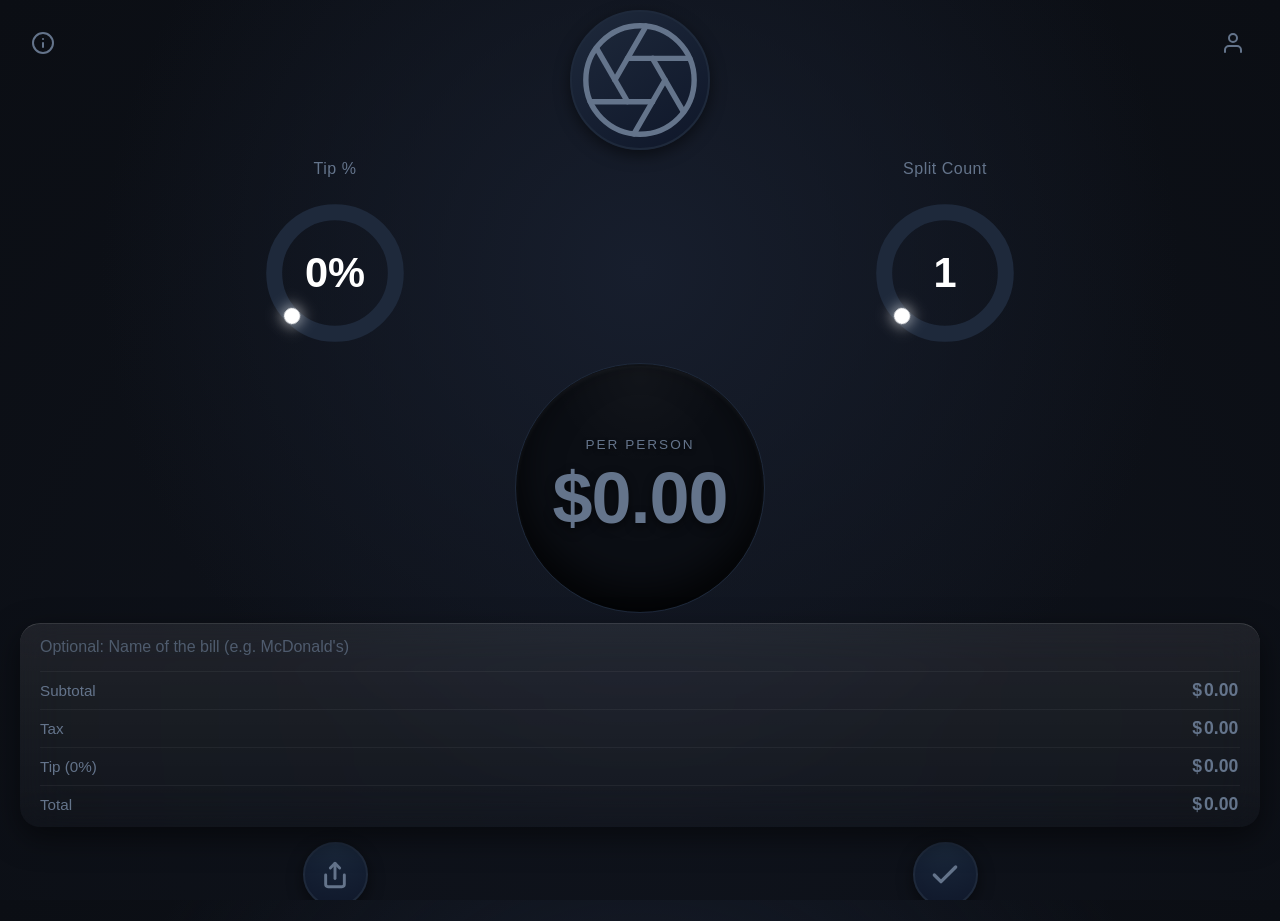
==== index.html @ 4dc848ff "add info. button" ====
<!DOCTYPE html>
<html lang="zh-HK">
<head>
    <meta charset="UTF-8">
    <meta name="viewport" content="width=device-width, initial-scale=1.0, maximum-scale=1.0, user-scalable=no, viewport-fit=cover">
    <meta name="apple-mobile-web-app-capable" content="yes">
    <meta name="apple-mobile-web-app-status-bar-style" content="black-translucent">
    <meta name="apple-mobile-web-app-title" content="BillAPP">
    <link rel="manifest" href="manifest.json">
    <link rel="apple-touch-icon" href="icon.png">
    
    <title>BillAPP - V30.10</title>
    
    <link rel="stylesheet" href="https://cdnjs.cloudflare.com/ajax/libs/cropperjs/1.5.13/cropper.min.css">
    <link rel="stylesheet" href="style.css?v=30.10">
    
    <script src="https://cdn.jsdelivr.net/npm/tesseract.js@5/dist/tesseract.min.js"></script>
    <script src="https://cdnjs.cloudflare.com/ajax/libs/cropperjs/1.5.13/cropper.min.js"></script>
</head>
<body ontouchstart="">
    <input type="file" id="camera-input" accept="image/*" style="display: none;">

    <div class="dashboard-container">
        
        <button class="profile-settings-btn" id="btn-info" style="left: 15px; right: auto; width: 55px; height: 55px; z-index: 9999; display: flex; justify-content: center; align-items: center;">
            <svg viewBox="0 0 24 24" fill="none" stroke="currentColor" stroke-width="2" stroke-linecap="round" stroke-linejoin="round" style="pointer-events: none;">
                <circle cx="12" cy="12" r="10"></circle>
                <line x1="12" y1="16" x2="12" y2="12"></line>
                <line x1="12" y1="8" x2="12.01" y2="8"></line>
            </svg>
        </button>

        <button class="profile-settings-btn" id="btn-settings" style="width: 55px; height: 55px; z-index: 9999;">
            <svg viewBox="0 0 24 24" fill="none" stroke="currentColor" stroke-width="2" stroke-linecap="round" stroke-linejoin="round" style="pointer-events: none;">
                <path d="M20 21v-2a4 4 0 0 0-4-4H8a4 4 0 0 0-4 4v2"></path>
                <circle cx="12" cy="7" r="4"></circle>
            </svg>
        </button>

        <div class="top-section">
            <button id="btn-snap" class="aperture-btn">
                <svg viewBox="0 0 24 24" fill="none" stroke="currentColor" stroke-width="2" stroke-linecap="round" stroke-linejoin="round">
                    <circle cx="12" cy="12" r="10"></circle>
                    <line x1="14.31" y1="8" x2="20.05" y2="17.94"></line>
                    <line x1="9.69" y1="8" x2="21.17" y2="8"></line>
                    <line x1="7.38" y1="12" x2="13.12" y2="2.06"></line>
                    <line x1="9.69" y1="16" x2="3.95" y2="6.06"></line>
                    <line x1="14.31" y1="16" x2="2.83" y2="16"></line>
                    <line x1="16.62" y1="12" x2="10.88" y2="21.94"></line>
                </svg>
            </button>
        </div>

        <div class="dials-row">
            <div class="dial-container">
                <div class="dial-title">Tip %</div>
                <div class="dial-svg-wrapper" id="tip-wrapper">
                    <svg viewBox="0 0 100 100">
                        <circle class="dial-bg" cx="50" cy="50" r="38"></circle>
                        <circle class="dial-progress" id="tip-ring" cx="50" cy="50" r="38"></circle>
                        <circle class="dial-thumb" id="tip-thumb" cx="50" cy="12" r="5"></circle>
                    </svg>
                    <div class="dial-center-text" id="tip-display">0%</div>
                </div>
            </div>

            <div class="dial-container">
                <div class="dial-title">Split Count</div>
                <div class="dial-svg-wrapper" id="split-wrapper">
                    <svg viewBox="0 0 100 100">
                        <circle class="dial-bg" cx="50" cy="50" r="38"></circle>
                        <circle class="dial-progress" id="split-ring" cx="50" cy="50" r="38"></circle>
                        <circle class="dial-thumb" id="split-thumb" cx="50" cy="12" r="5"></circle>
                    </svg>
                    <div class="dial-center-text" id="split-display">1</div>
                </div>
            </div>
        </div>

        <div class="center-result-section">
            <div class="result-orb" id="result-orb">
                <div class="orb-glare"></div>
                <div class="orb-content">
                    <span class="orb-label">PER PERSON</span>
                    <h1 class="orb-amount" id="per-person-amount">$0.00</h1>
                </div>
            </div>
        </div>

        <div class="bottom-controls-row">
            <div class="manual-panel">
                <div class="glass-box">
                    <div class="input-line title-line" style="margin-bottom: 5px;">
                        <input type="text" id="manual-title" placeholder="Optional: Name of the bill (e.g. McDonald's)">
                    </div>
                    <div class="divider"></div>

                    <div class="input-line">
                        <label>Subtotal</label>
                        <div class="input-with-symbol">
                            <span>$</span>
                            <input type="number" id="manual-subtotal" placeholder="0.00" step="0.01">
                        </div>
                    </div>
                    <div class="divider"></div>
                    <div class="input-line">
                        <label id="tax-label">Tax</label>
                        <div class="input-with-symbol">
                            <span>$</span>
                            <input type="number" id="manual-tax" placeholder="0.00" step="0.01">
                        </div>
                    </div>

                    <div class="divider"></div>
                    <div class="input-line">
                        <label id="summary-tip-label">Tip (0%)</label>
                        <div class="input-with-symbol">
                            <span>$</span>
                            <input type="text" id="summary-tip-amount" value="0.00" readonly tabindex="-1" style="pointer-events: none;">
                        </div>
                    </div>
                    <div class="divider"></div>
                    <div class="input-line">
                        <label>Total</label>
                        <div class="input-with-symbol">
                            <span>$</span>
                            <input type="text" id="summary-total-amount" value="0.00" readonly tabindex="-1" style="pointer-events: none;">
                        </div>
                    </div>

                </div>
            </div>

            <div class="actions-panel">
                <div class="action-wrapper">
                    <button class="action-circle-btn share-btn" id="btn-share">
                        <svg width="28" height="28" viewBox="0 0 24 24" fill="none" stroke="currentColor" stroke-width="2.5" stroke-linecap="round" stroke-linejoin="round" style="pointer-events: none;">
                            <path d="M4 12v8a2 2 0 0 0 2 2h12a2 2 0 0 0 2-2v-8"></path>
                            <polyline points="16 6 12 2 8 6"></polyline>
                            <line x1="12" y1="2" x2="12" y2="15"></line>
                        </svg>
                    </button>
                </div>
                
                <div class="action-wrapper">
                    <button class="action-circle-btn done-btn" id="btn-done">
                        <svg width="32" height="32" viewBox="0 0 24 24" fill="none" stroke="currentColor" stroke-width="2.5" stroke-linecap="round" stroke-linejoin="round" style="pointer-events: none;"><polyline points="20 6 9 17 4 12"></polyline></svg>
                    </button>
                </div>
            </div>
        </div>
    </div>

    <div id="info-modal" class="modal-overlay hidden">
        <div class="glass-modal-card">
            <h3 class="modal-title" style="margin-bottom: 20px;">System Diagnostics</h3>
            <div class="modal-content" style="gap: 12px; display: flex; flex-direction: column; width: 100%; text-align: left;">
                <div class="modal-input-glass" style="padding: 12px; background: rgba(0,0,0,0.2);">
                    <span style="color: var(--text-dim); font-size: 0.85rem; display: block;">App Version</span>
                    <span style="font-weight: 600; color: #fff;">V30.10 (Stable)</span>
                </div>
                <div class="modal-input-glass" style="padding: 12px; background: rgba(0,0,0,0.2);">
                    <span style="color: var(--text-dim); font-size: 0.85rem; display: block;">Build Date</span>
                    <span style="font-weight: 500; color: #fff;">2026-06-19</span>
                </div>
                <div class="modal-input-glass" style="padding: 12px; background: rgba(0,0,0,0.2);">
                    <span style="color: var(--text-dim); font-size: 0.85rem; display: block;">Environment</span>
                    <span id="debug-env" style="font-weight: 500; color: #fff;">Detecting...</span>
                </div>
                <div class="modal-input-glass" style="padding: 12px; background: rgba(0,0,0,0.2);">
                    <span style="color: var(--text-dim); font-size: 0.85rem; display: block;">Viewport</span>
                    <span id="debug-screen" style="font-weight: 500; color: #fff;">Detecting...</span>
                </div>
                <div class="modal-input-glass" style="padding: 12px; background: rgba(0,0,0,0.2);">
                    <span style="color: var(--text-dim); font-size: 0.85rem; display: block;">User Agent</span>
                    <span id="debug-ua" style="font-weight: 400; color: var(--text-dim); font-size: 0.75rem; word-break: break-all; line-height: 1.3;">Detecting...</span>
                </div>
            </div>
            <div style="width: 100%; margin-top: 20px;">
                <button class="modal-close-btn" id="btn-info-close" style="width: 100%;">Close Panel</button>
            </div>
        </div>
    </div>

    <div id="settings-modal" class="modal-overlay hidden">
        <div class="glass-modal-card">
            <h3 class="modal-title" style="margin-bottom: 25px;">Setup Profile</h3>
            <div class="modal-content" style="gap: 15px; display: flex; flex-direction: column; width: 100%;">
                <div class="modal-input-glass">
                    <label>Name</label>
                    <input type="text" id="settings-name-input" placeholder="Name">
                </div>
                <div class="modal-input-glass">
                    <label>Venmo ID</label>
                    <input type="text" id="settings-venmo-input" placeholder="Without @">
                </div>
                <div class="modal-input-glass">
                    <label>Zelle</label>
                    <input type="text" id="settings-zelle-input" placeholder="Phone or Email">
                </div>
            </div>
            <div style="display: flex; gap: 10px; width: 100%; margin-top: 20px;">
                <button class="modal-close-btn" id="btn-settings-cancel" style="background: #21242D; color: #fff;">Cancel</button>
                <button class="modal-close-btn" id="btn-settings-save">Save Profile</button>
            </div>
        </div>
    </div>

    <div id="crop-modal" class="modal-overlay hidden">
        <div class="crop-hint">Crop to include items, Subtotal, Tax & Total</div>
        <div class="crop-container">
            <img id="crop-image" src="" alt="Cropper">
        </div>
        <div class="crop-actions">
            <button class="crop-btn cancel" id="btn-crop-cancel">Cancel</button>
            <button class="crop-btn confirm" id="btn-crop-confirm">Analyze</button>
        </div>
    </div>

    <div id="custom-modal" class="modal-overlay hidden">
        <div class="glass-modal-card">
            <h3 class="modal-title" id="modal-title">Notice</h3>
            <div class="modal-content" id="modal-content"></div>
            <button class="modal-close-btn" id="modal-close-btn">OK</button>
        </div>
    </div>

    <script src="app.js?v=30.10"></script>
</body>
</html>
---- style.css ----
:root {
    --bg-main: #0B0E14;
    --accent-blue: #7DD3FC;   
    --accent-glow: rgba(125, 211, 252, 0.4);
    --text-main: #FFFFFF;
    --text-dim: #64748B;
    --panel-base: rgba(30, 41, 59, 0.4);
    --panel-highlight: rgba(255, 255, 255, 0.15);
    --panel-shadow: rgba(0, 0, 0, 0.5);
    --track-color: #1E293B;
}

* {
    box-sizing: border-box;
    margin: 0;
    padding: 0;
    font-family: -apple-system, BlinkMacSystemFont, "SF Pro Display", "Segoe UI", Roboto, Helvetica, sans-serif;
    -webkit-tap-highlight-color: transparent;
    user-select: none;
}

button, input, .dial-svg-wrapper, .action-circle-btn, svg {
    touch-action: manipulation !important;
}

html, body {
    width: 100%;
    height: 100dvh; 
    background-color: var(--bg-main);
    background-image: 
        radial-gradient(circle at 50% 30%, #171E2D 0%, transparent 60%),
        radial-gradient(circle at 50% 80%, #0F131C 0%, var(--bg-main) 100%);
    color: var(--text-main);
    overflow: hidden;
    overscroll-behavior: none; 
}

.dashboard-container {
    width: 100%;
    height: 100%;
    display: flex;
    flex-direction: column;
    justify-content: space-between;
    padding: calc(env(safe-area-inset-top) + 10px) 20px calc(env(safe-area-inset-bottom) + 10px);
}

.profile-settings-btn {
    position: absolute;
    top: calc(env(safe-area-inset-top) + 15px);
    right: 20px;
    background: transparent;
    border: none;
    color: var(--text-dim);
    width: 44px;
    height: 44px;
    display: flex;
    justify-content: center;
    align-items: center;
    cursor: pointer;
    z-index: 100;
    transition: color 0.2s, transform 0.2s;
}

.profile-settings-btn svg {
    width: 24px;
    height: 24px;
}

.profile-settings-btn:active {
    transform: scale(0.9);
    color: var(--accent-blue);
    filter: drop-shadow(0 0 8px var(--accent-glow));
}

.top-section {
    display: flex;
    justify-content: center;
    align-items: center;
    margin-bottom: 10px; 
}

.aperture-btn {
    width: 140px;
    height: 140px;
    border-radius: 50%;
    background: linear-gradient(145deg, #1E293B, #0F172A);
    border: 2px solid var(--track-color);
    color: var(--text-dim);
    display: flex;
    justify-content: center;
    align-items: center;
    cursor: pointer;
    box-shadow: 0 5px 15px rgba(0,0,0,0.5);
    transition: all 0.2s;
}

.aperture-btn svg {
    width: 130px;
    height: 130px;
    stroke-width: 1px;
}

.aperture-btn:active {
    transform: scale(0.95);
    border-color: var(--accent-blue);
    color: var(--accent-blue);
    background: linear-gradient(145deg, #0F172A, #1E293B);
    box-shadow: 0 0 40px var(--accent-glow), inset 0 2px 5px rgba(255,255,255,0.2);
}

.aperture-btn.scanning {
    color: var(--accent-blue);
    border-color: var(--accent-blue);
    animation: pulseScan 1.5s infinite;
}

@keyframes pulseScan {
    0% { box-shadow: 0 0 0 0 var(--accent-glow), inset 0 4px 10px rgba(255,255,255,0.2); }
    70% { box-shadow: 0 0 0 20px rgba(125, 211, 252, 0), inset 0 4px 10px rgba(255,255,255,0.2); }
    100% { box-shadow: 0 0 0 0 rgba(125, 211, 252, 0), inset 0 4px 10px rgba(255,255,255,0.2); }
}

.dials-row {
    display: flex;
    justify-content: space-around;
    align-items: flex-start;
    padding: 0 10px;
    margin-bottom: 10px;
}

.dial-container {
    display: flex;
    flex-direction: column;
    align-items: center;
    width: 190px;
}

.dial-title {
    font-size: 1rem;
    color: var(--text-dim);
    margin-bottom: 15px;
    letter-spacing: 0.5px;
}

.dial-svg-wrapper {
    position: relative;
    width: 160px;
    height: 160px;
    display: flex;
    justify-content: center;
    align-items: center;
    touch-action: none;
    cursor: grab;
}

.dial-svg-wrapper:active {
    cursor: grabbing;
}

.dial-svg-wrapper svg {
    position: absolute;
    top: 0;
    left: 0;
    width: 100%;
    height: 100%;
    transform: rotate(135deg);
    overflow: visible;
    pointer-events: none;
}

.dial-bg {
    fill: none;
    stroke: var(--track-color);
    stroke-width: 10;
}

.dial-progress {
    fill: none;
    stroke: var(--accent-blue);
    stroke-width: 10;
    stroke-linecap: round;
    transition: stroke-dashoffset 0.05s linear;
    filter: drop-shadow(0 0 10px var(--accent-glow));
}

.dial-thumb {
    fill: #FFF;
    filter: drop-shadow(0 0 5px #FFF);
    transition: cx 0.05s linear, cy 0.05s linear;
}

.dial-center-text {
    font-size: 2.6rem;
    font-weight: 700;
    color: var(--text-main);
    z-index: 2;
    pointer-events: none;
}

.center-result-section {
    position: relative;
    display: flex;
    justify-content: center;
    align-items: center;
    width: 100%;
    margin-bottom: 10px;
}

.result-orb {
    width: 250px;
    height: 250px;
    border-radius: 50%;
    background: radial-gradient(circle at 50% 100%, #151A24 0%, #080A0F 100%);
    border: 1px solid rgba(125, 211, 252, 0.2);
    display: flex;
    justify-content: center;
    align-items: center;
    position: relative;
    overflow: hidden;
    box-shadow: 0 0 40px rgba(125, 211, 252, 0.15), inset 0 2px 5px rgba(255, 255, 255, 0.2), inset 0 -20px 40px rgba(0, 0, 0, 0.9);
    transition: all 0.3s;
}

.orb-glare {
    position: absolute;
    top: 1%;
    left: 15%;
    width: 70%;
    height: 40%;
    border-radius: 50%;
    background: radial-gradient(ellipse at 50% 10%, rgba(255,255,255,0.3) 0%, transparent 70%);
    pointer-events: none;
}

.result-orb.inactive {
    border: 1px solid var(--track-color);
    background: var(--bg-main);
    box-shadow: inset 0 2px 5px rgba(255,255,255,0.05), inset 0 -20px 40px rgba(0,0,0,0.8);
}

.result-orb.inactive .orb-glare {
    opacity: 0.1;
}

.result-orb.inactive .orb-amount {
    color: var(--text-dim);
}

.orb-content {
    display: flex;
    flex-direction: column;
    align-items: center;
    z-index: 2;
    width: 100%;
}

.orb-label {
    font-size: 0.85rem;
    color: var(--text-dim);
    letter-spacing: 2px;
    margin-bottom: 5px;
    text-shadow: 0 2px 4px rgba(0,0,0,0.5);
}

.orb-amount {
    font-size: 4.5rem;
    font-weight: 700;
    color: var(--text-main);
    letter-spacing: -1px;
    text-shadow: 0 4px 10px rgba(0,0,0,0.5);
    transition: font-size 0.2s ease-out;
}

.bottom-controls-row {
    display: flex;
    flex-direction: column;
    align-items: center;
    width: 100%;
    gap: 15px;
}

.manual-panel {
    width: 100%;
    display: flex;
    flex-direction: column;
}

.glass-box {
    background: linear-gradient(180deg, rgba(255,255,255,0.08) 0%, rgba(255,255,255,0.02) 100%);
    border: 1px solid var(--panel-border);
    border-top: 1px solid var(--panel-highlight);
    border-radius: 20px;
    padding: 12px 20px;
    display: flex;
    flex-direction: column;
    gap: 8px;
    backdrop-filter: blur(20px);
    -webkit-backdrop-filter: blur(20px);
    box-shadow: 0 10px 30px var(--panel-shadow);
}

.input-line {
    display: flex;
    justify-content: space-between;
    align-items: center;
}

.input-line label {
    color: var(--text-dim);
    font-size: 0.95rem;
    transition: color 0.3s;
}

.input-with-symbol {
    display: flex;
    align-items: center;
    justify-content: flex-end;
    gap: 2px;
}

.input-with-symbol span {
    color: var(--text-dim);
    font-size: 1.1rem;
    font-weight: 600;
}

#manual-title {
    width: 100%;
    background: transparent;
    border: none;
    color: var(--text-main);
    font-size: 1rem;
    font-weight: 500;
    text-align: left;
    outline: none;
    padding: 2px 0;
}

#manual-title::placeholder {
    color: var(--text-dim);
    font-weight: 400;
    opacity: 0.7;
}

.input-with-symbol input {
    background: transparent;
    border: none;
    color: var(--text-dim);
    font-size: 1.1rem;
    font-weight: 600;
    text-align: left;
    outline: none;
    font-variant-numeric: tabular-nums;
    width: 45px;
    transition: width 0.1s ease-out;
}

.input-with-symbol input::placeholder {
    color: var(--text-dim);
    opacity: 1;
}

.input-with-symbol input[type=number]::-webkit-inner-spin-button, 
.input-with-symbol input[type=number]::-webkit-outer-spin-button {
    -webkit-appearance: none;
    margin: 0;
}

.divider {
    height: 1px;
    background: rgba(255,255,255,0.05);
    width: 100%;
}

.actions-panel {
    display: flex;
    flex-direction: row;
    justify-content: space-around;
    width: 100%;
    padding: 0 10px;
}

.action-wrapper {
    width: 190px;
    display: flex;
    justify-content: center;
    align-items: center;
}

.action-circle-btn {
    width: 65px;
    height: 65px;
    border-radius: 50%;
    display: flex;
    flex-direction: column;
    align-items: center;
    justify-content: center;
    cursor: pointer;
    color: var(--text-dim);
    transition: all 0.2s;
    background: radial-gradient(circle at 50% 0%, #1A283B 0%, #0F172A 100%);
    border: 2px solid var(--track-color);
    box-shadow: 0 5px 15px rgba(0,0,0,0.5);
}

.action-circle-btn:active {
    transform: scale(0.9);
    border-color: var(--accent-blue);
    box-shadow: 0 0 20px var(--accent-glow), inset 0 2px 5px rgba(255,255,255,0.2);
    color: var(--accent-blue);
}

.modal-overlay {
    position: fixed;
    top: 0;
    left: 0;
    width: 100vw;
    height: 100dvh;
    background: rgba(0, 0, 0, 0.85);
    backdrop-filter: blur(10px);
    display: flex;
    justify-content: center;
    align-items: center;
    z-index: 9999;
    transition: opacity 0.3s;
}

.modal-overlay.hidden {
    display: none;
    opacity: 0;
    pointer-events: none;
}

.glass-modal-card {
    background: linear-gradient(180deg, #1E293B 0%, #0F172A 100%);
    border: 1px solid rgba(255,255,255,0.1);
    border-top: 1px solid rgba(255,255,255,0.2);
    box-shadow: 0 20px 50px rgba(0,0,0,0.8);
    width: 85%;
    max-width: 340px;
    border-radius: 35px;
    padding: 35px 25px;
    display: flex;
    flex-direction: column;
    align-items: center;
    text-align: center;
    animation: popIn 0.3s cubic-bezier(0.175, 0.885, 0.32, 1.275);
}

@keyframes popIn {
    0% { transform: scale(0.9); opacity: 0; }
    100% { transform: scale(1); opacity: 1; }
}

.modal-input-glass {
    background: rgba(0,0,0,0.3);
    border: 1px solid rgba(255,255,255,0.05);
    border-radius: 15px;
    padding: 15px 20px;
    display: flex;
    justify-content: space-between;
    align-items: center;
    width: 100%;
}

.modal-input-glass label {
    color: var(--text-dim);
    font-size: 0.9rem;
}

.modal-input-glass input {
    background: transparent;
    border: none;
    color: var(--text-main);
    font-size: 1.1rem;
    text-align: right;
    width: 60%;
    outline: none;
}

.modal-input-glass input::placeholder {
    color: var(--text-dim);
    opacity: 1;
}

.modal-close-btn {
    width: 100%;
    padding: 18px;
    border-radius: 20px;
    border: none;
    background: #E5E7EB;
    color: #000;
    font-weight: 700;
    font-size: 1.1rem;
    cursor: pointer;
}

.modal-content div[style*="background: #f4f7fb"] {
    background: #0A0C10 !important;
    border: 1px solid #2A2E38 !important;
    border-radius: 12px;
}

.crop-container {
    width: 100%;
    height: calc(100dvh - 100px);
    background: #000;
    display: flex;
    align-items: center;
}

#crop-image {
    max-width: 100%;
    max-height: 100%;
}

.crop-actions {
    position: absolute;
    bottom: 0;
    width: 100%;
    height: 100px;
    background: #0F172A;
    display: flex;
    justify-content: space-around;
    align-items: center;
    padding-bottom: env(safe-area-inset-bottom);
    border-top: 1px solid #1E293B;
}

.crop-btn {
    padding: 15px 35px;
    border-radius: 25px;
    font-weight: bold;
    border: none;
    font-size: 1.1rem;
    cursor: pointer;
}

.crop-btn.cancel {
    background: #1E293B;
    color: #fff;
}

.crop-btn.confirm {
    background: #E5E7EB;
    color: #000;
}

.crop-hint {
    position: absolute;
    top: calc(env(safe-area-inset-top) + 20px);
    left: 50%;
    transform: translateX(-50%);
    background: rgba(15, 23, 42, 0.7);
    backdrop-filter: blur(10px);
    -webkit-backdrop-filter: blur(10px);
    padding: 10px 20px;
    border-radius: 20px;
    color: #FFFFFF;
    font-size: 1rem;
    font-weight: 600;
    z-index: 10;
    pointer-events: none;
    border: 1px solid rgba(255,255,255,0.1);
    box-shadow: 0 4px 10px rgba(0,0,0,0.5);
    letter-spacing: 0.5px;
}
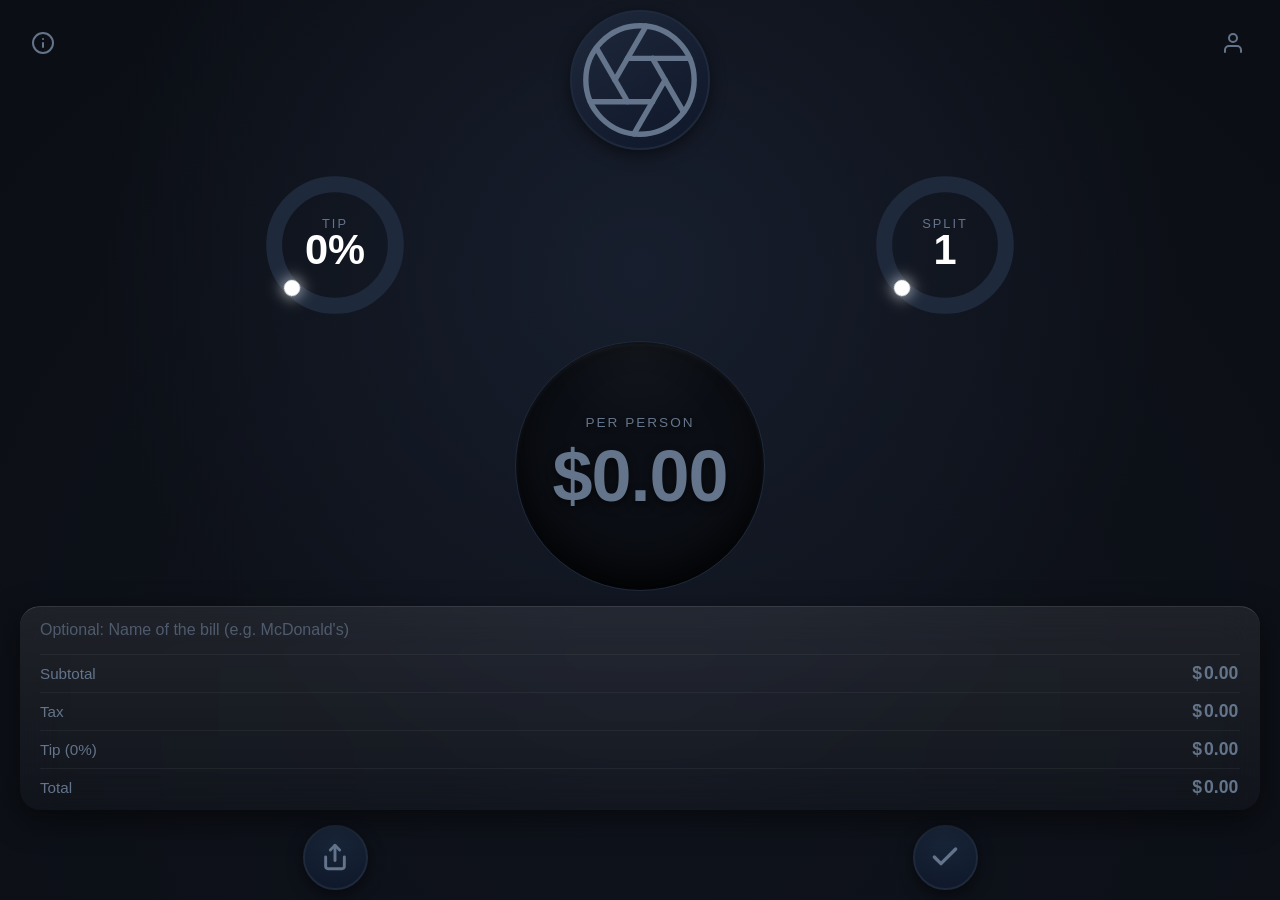
==== commit 37a50a23: "UI Fix.  put tip and split inside the circle 將標題放埋入去圓環入面，唔單止完美解決咗 iPhone 底部唔夠位俾兩個掣嘅問題（即刻慳返大約 35px 嘅垂" ====
--- a/index.html
+++ b/index.html
@@ -9,10 +9,10 @@
     <link rel="manifest" href="manifest.json">
     <link rel="apple-touch-icon" href="icon.png">
     
-    <title>BillAPP - V30.10</title>
+    <title>BillAPP - V30.11</title>
     
     <link rel="stylesheet" href="https://cdnjs.cloudflare.com/ajax/libs/cropperjs/1.5.13/cropper.min.css">
-    <link rel="stylesheet" href="style.css?v=30.10">
+    <link rel="stylesheet" href="style.css?v=30.11">
     
     <script src="https://cdn.jsdelivr.net/npm/tesseract.js@5/dist/tesseract.min.js"></script>
     <script src="https://cdnjs.cloudflare.com/ajax/libs/cropperjs/1.5.13/cropper.min.js"></script>
@@ -53,26 +53,30 @@
 
         <div class="dials-row">
             <div class="dial-container">
-                <div class="dial-title">Tip %</div>
                 <div class="dial-svg-wrapper" id="tip-wrapper">
                     <svg viewBox="0 0 100 100">
                         <circle class="dial-bg" cx="50" cy="50" r="38"></circle>
                         <circle class="dial-progress" id="tip-ring" cx="50" cy="50" r="38"></circle>
                         <circle class="dial-thumb" id="tip-thumb" cx="50" cy="12" r="5"></circle>
                     </svg>
-                    <div class="dial-center-text" id="tip-display">0%</div>
+                    <div class="dial-inner-content">
+                        <span class="dial-inner-label">TIP</span>
+                        <div class="dial-center-text" id="tip-display">0%</div>
+                    </div>
                 </div>
             </div>
 
             <div class="dial-container">
-                <div class="dial-title">Split Count</div>
                 <div class="dial-svg-wrapper" id="split-wrapper">
                     <svg viewBox="0 0 100 100">
                         <circle class="dial-bg" cx="50" cy="50" r="38"></circle>
                         <circle class="dial-progress" id="split-ring" cx="50" cy="50" r="38"></circle>
                         <circle class="dial-thumb" id="split-thumb" cx="50" cy="12" r="5"></circle>
                     </svg>
-                    <div class="dial-center-text" id="split-display">1</div>
+                    <div class="dial-inner-content">
+                        <span class="dial-inner-label">SPLIT</span>
+                        <div class="dial-center-text" id="split-display">1</div>
+                    </div>
                 </div>
             </div>
         </div>
@@ -157,7 +161,7 @@
             <div class="modal-content" style="gap: 12px; display: flex; flex-direction: column; width: 100%; text-align: left;">
                 <div class="modal-input-glass" style="padding: 12px; background: rgba(0,0,0,0.2);">
                     <span style="color: var(--text-dim); font-size: 0.85rem; display: block;">App Version</span>
-                    <span style="font-weight: 600; color: #fff;">V30.10 (Stable)</span>
+                    <span style="font-weight: 600; color: #fff;">V30.11 (Stable)</span>
                 </div>
                 <div class="modal-input-glass" style="padding: 12px; background: rgba(0,0,0,0.2);">
                     <span style="color: var(--text-dim); font-size: 0.85rem; display: block;">Build Date</span>
@@ -225,6 +229,6 @@
         </div>
     </div>
 
-    <script src="app.js?v=30.10"></script>
+    <script src="app.js?v=30.11"></script>
 </body>
 </html>
--- a/style.css
+++ b/style.css
@@ -24,8 +24,10 @@
 }
 
 html, body {
-    width: 100%;
-    height: 100dvh; 
+    position: fixed;
+    top: 0; left: 0; right: 0; bottom: 0;
+    width: 100%;
+    height: 100%; 
     background-color: var(--bg-main);
     background-image: 
         radial-gradient(circle at 50% 30%, #171E2D 0%, transparent 60%),
@@ -36,8 +38,8 @@
 }
 
 .dashboard-container {
-    width: 100%;
-    height: 100%;
+    position: absolute;
+    top: 0; left: 0; right: 0; bottom: 0;
     display: flex;
     flex-direction: column;
     justify-content: space-between;
@@ -133,13 +135,6 @@
     flex-direction: column;
     align-items: center;
     width: 190px;
-}
-
-.dial-title {
-    font-size: 1rem;
-    color: var(--text-dim);
-    margin-bottom: 15px;
-    letter-spacing: 0.5px;
 }
 
 .dial-svg-wrapper {
@@ -189,12 +184,29 @@
     transition: cx 0.05s linear, cy 0.05s linear;
 }
 
+/* 🌟 V30.11 NEW: Inner container for label and number */
+.dial-inner-content {
+    position: absolute;
+    display: flex;
+    flex-direction: column;
+    align-items: center;
+    justify-content: center;
+    z-index: 2;
+    pointer-events: none;
+}
+
+.dial-inner-label {
+    font-size: 0.8rem;
+    color: var(--text-dim);
+    letter-spacing: 2px;
+    margin-bottom: -5px; 
+    text-transform: uppercase;
+}
+
 .dial-center-text {
     font-size: 2.6rem;
     font-weight: 700;
     color: var(--text-main);
-    z-index: 2;
-    pointer-events: none;
 }
 
 .center-result-section {
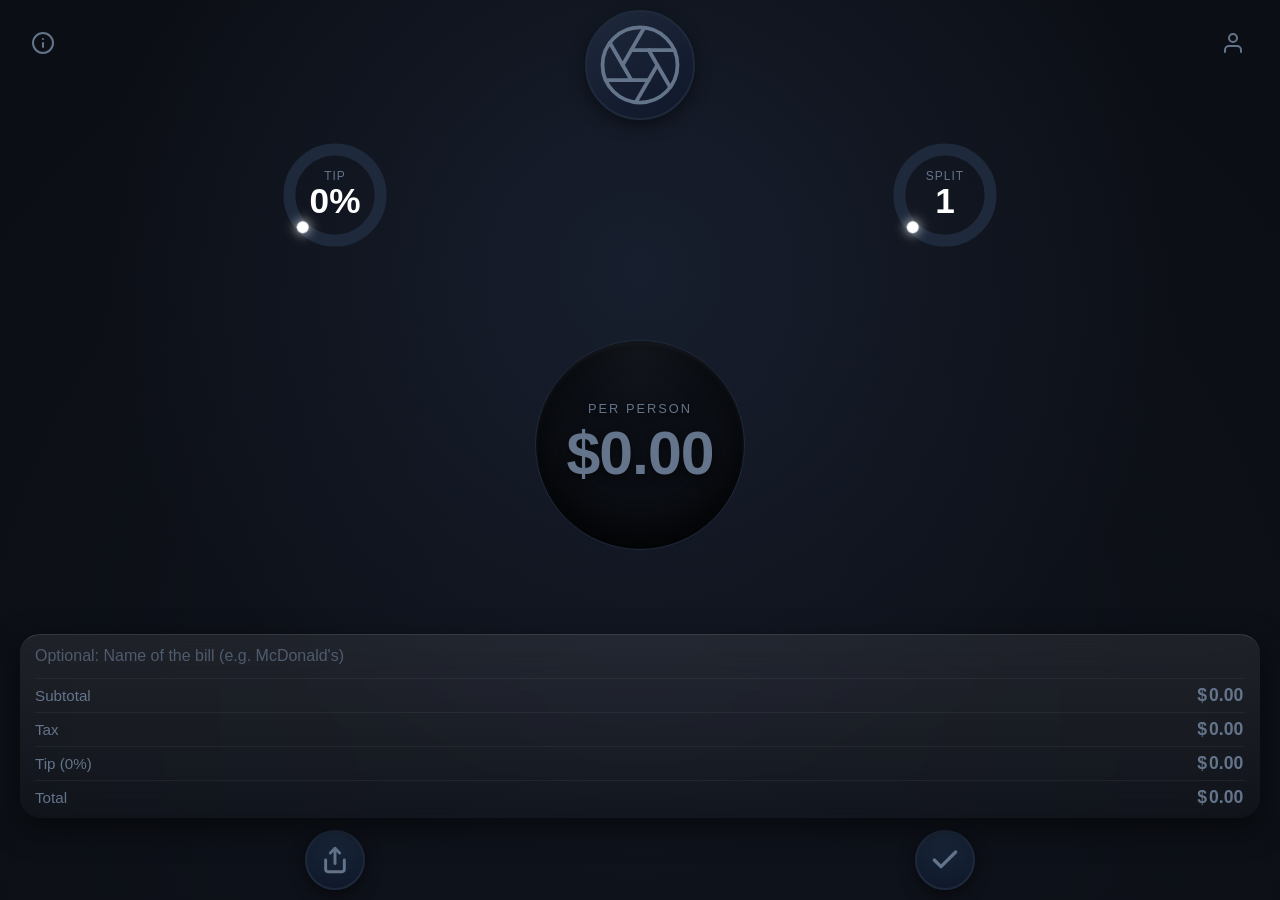
==== commit 55bf30e9: "try fix." ====
--- a/index.html
+++ b/index.html
@@ -9,10 +9,10 @@
     <link rel="manifest" href="manifest.json">
     <link rel="apple-touch-icon" href="icon.png">
     
-    <title>BillAPP - V30.11</title>
+    <title>BillAPP - UI Optimized</title>
     
     <link rel="stylesheet" href="https://cdnjs.cloudflare.com/ajax/libs/cropperjs/1.5.13/cropper.min.css">
-    <link rel="stylesheet" href="style.css?v=30.11">
+    <link rel="stylesheet" href="style.css?v=30.12">
     
     <script src="https://cdn.jsdelivr.net/npm/tesseract.js@5/dist/tesseract.min.js"></script>
     <script src="https://cdnjs.cloudflare.com/ajax/libs/cropperjs/1.5.13/cropper.min.js"></script>
@@ -161,7 +161,7 @@
             <div class="modal-content" style="gap: 12px; display: flex; flex-direction: column; width: 100%; text-align: left;">
                 <div class="modal-input-glass" style="padding: 12px; background: rgba(0,0,0,0.2);">
                     <span style="color: var(--text-dim); font-size: 0.85rem; display: block;">App Version</span>
-                    <span style="font-weight: 600; color: #fff;">V30.11 (Stable)</span>
+                    <span style="font-weight: 600; color: #fff;">V30.12 (Scale Fix)</span>
                 </div>
                 <div class="modal-input-glass" style="padding: 12px; background: rgba(0,0,0,0.2);">
                     <span style="color: var(--text-dim); font-size: 0.85rem; display: block;">Build Date</span>
@@ -229,6 +229,6 @@
         </div>
     </div>
 
-    <script src="app.js?v=30.11"></script>
+    <script src="app.js?v=30.12"></script>
 </body>
 </html>
--- a/style.css
+++ b/style.css
@@ -37,12 +37,12 @@
     overscroll-behavior: none; 
 }
 
+/* 🌟 FIX: 取消 space-between，改由內部 flex: 1 撐開空間 */
 .dashboard-container {
     position: absolute;
     top: 0; left: 0; right: 0; bottom: 0;
     display: flex;
     flex-direction: column;
-    justify-content: space-between;
     padding: calc(env(safe-area-inset-top) + 10px) 20px calc(env(safe-area-inset-bottom) + 10px);
 }
 
@@ -63,27 +63,20 @@
     transition: color 0.2s, transform 0.2s;
 }
 
-.profile-settings-btn svg {
-    width: 24px;
-    height: 24px;
-}
-
-.profile-settings-btn:active {
-    transform: scale(0.9);
-    color: var(--accent-blue);
-    filter: drop-shadow(0 0 8px var(--accent-glow));
-}
+.profile-settings-btn svg { width: 24px; height: 24px; }
+.profile-settings-btn:active { transform: scale(0.9); color: var(--accent-blue); filter: drop-shadow(0 0 8px var(--accent-glow)); }
 
 .top-section {
     display: flex;
     justify-content: center;
     align-items: center;
-    margin-bottom: 10px; 
-}
-
+    margin-bottom: 15px; 
+}
+
+/* 🌟 FIX: 縮小大眼仔 (140px -> 110px) 釋放空間 */
 .aperture-btn {
-    width: 140px;
-    height: 140px;
+    width: 110px;
+    height: 110px;
     border-radius: 50%;
     background: linear-gradient(145deg, #1E293B, #0F172A);
     border: 2px solid var(--track-color);
@@ -97,130 +90,66 @@
 }
 
 .aperture-btn svg {
-    width: 130px;
-    height: 130px;
+    width: 90px;
+    height: 90px;
     stroke-width: 1px;
 }
 
-.aperture-btn:active {
-    transform: scale(0.95);
-    border-color: var(--accent-blue);
-    color: var(--accent-blue);
-    background: linear-gradient(145deg, #0F172A, #1E293B);
-    box-shadow: 0 0 40px var(--accent-glow), inset 0 2px 5px rgba(255,255,255,0.2);
-}
-
-.aperture-btn.scanning {
-    color: var(--accent-blue);
-    border-color: var(--accent-blue);
-    animation: pulseScan 1.5s infinite;
-}
-
-@keyframes pulseScan {
-    0% { box-shadow: 0 0 0 0 var(--accent-glow), inset 0 4px 10px rgba(255,255,255,0.2); }
-    70% { box-shadow: 0 0 0 20px rgba(125, 211, 252, 0), inset 0 4px 10px rgba(255,255,255,0.2); }
-    100% { box-shadow: 0 0 0 0 rgba(125, 211, 252, 0), inset 0 4px 10px rgba(255,255,255,0.2); }
-}
+.aperture-btn:active { transform: scale(0.95); border-color: var(--accent-blue); color: var(--accent-blue); background: linear-gradient(145deg, #0F172A, #1E293B); box-shadow: 0 0 40px var(--accent-glow), inset 0 2px 5px rgba(255,255,255,0.2); }
+.aperture-btn.scanning { color: var(--accent-blue); border-color: var(--accent-blue); animation: pulseScan 1.5s infinite; }
+@keyframes pulseScan { 0% { box-shadow: 0 0 0 0 var(--accent-glow), inset 0 4px 10px rgba(255,255,255,0.2); } 70% { box-shadow: 0 0 0 20px rgba(125, 211, 252, 0), inset 0 4px 10px rgba(255,255,255,0.2); } 100% { box-shadow: 0 0 0 0 rgba(125, 211, 252, 0), inset 0 4px 10px rgba(255,255,255,0.2); } }
 
 .dials-row {
     display: flex;
     justify-content: space-around;
     align-items: flex-start;
     padding: 0 10px;
-    margin-bottom: 10px;
+    margin-bottom: 0; /* 🌟 空間由 center-result-section 負責推開 */
 }
 
 .dial-container {
     display: flex;
     flex-direction: column;
     align-items: center;
-    width: 190px;
-}
-
+    width: 150px;
+}
+
+/* 🌟 FIX: 縮小圓環 (160px -> 120px) 釋放空間 */
 .dial-svg-wrapper {
     position: relative;
-    width: 160px;
-    height: 160px;
+    width: 120px;
+    height: 120px;
     display: flex;
     justify-content: center;
     align-items: center;
     touch-action: none;
     cursor: grab;
 }
-
-.dial-svg-wrapper:active {
-    cursor: grabbing;
-}
-
-.dial-svg-wrapper svg {
-    position: absolute;
-    top: 0;
-    left: 0;
+.dial-svg-wrapper:active { cursor: grabbing; }
+
+.dial-svg-wrapper svg { position: absolute; top: 0; left: 0; width: 100%; height: 100%; transform: rotate(135deg); overflow: visible; pointer-events: none; }
+.dial-bg { fill: none; stroke: var(--track-color); stroke-width: 10; }
+.dial-progress { fill: none; stroke: var(--accent-blue); stroke-width: 10; stroke-linecap: round; transition: stroke-dashoffset 0.05s linear; filter: drop-shadow(0 0 10px var(--accent-glow)); }
+.dial-thumb { fill: #FFF; filter: drop-shadow(0 0 5px #FFF); transition: cx 0.05s linear, cy 0.05s linear; }
+
+.dial-inner-content { position: absolute; display: flex; flex-direction: column; align-items: center; justify-content: center; z-index: 2; pointer-events: none; }
+.dial-inner-label { font-size: 0.75rem; color: var(--text-dim); letter-spacing: 1px; margin-bottom: -2px; text-transform: uppercase; }
+.dial-center-text { font-size: 2.2rem; font-weight: 700; color: var(--text-main); }
+
+/* 🌟 FIX 核心: flex: 1 會令佢自動食盡中間所有高度。配合 justify-content: center，上下間距會完美對稱！ */
+.center-result-section {
+    flex: 1; 
+    display: flex;
+    flex-direction: column;
+    justify-content: center; /* 完美垂直置中 */
+    align-items: center;
     width: 100%;
-    height: 100%;
-    transform: rotate(135deg);
-    overflow: visible;
-    pointer-events: none;
-}
-
-.dial-bg {
-    fill: none;
-    stroke: var(--track-color);
-    stroke-width: 10;
-}
-
-.dial-progress {
-    fill: none;
-    stroke: var(--accent-blue);
-    stroke-width: 10;
-    stroke-linecap: round;
-    transition: stroke-dashoffset 0.05s linear;
-    filter: drop-shadow(0 0 10px var(--accent-glow));
-}
-
-.dial-thumb {
-    fill: #FFF;
-    filter: drop-shadow(0 0 5px #FFF);
-    transition: cx 0.05s linear, cy 0.05s linear;
-}
-
-/* 🌟 V30.11 NEW: Inner container for label and number */
-.dial-inner-content {
-    position: absolute;
-    display: flex;
-    flex-direction: column;
-    align-items: center;
-    justify-content: center;
-    z-index: 2;
-    pointer-events: none;
-}
-
-.dial-inner-label {
-    font-size: 0.8rem;
-    color: var(--text-dim);
-    letter-spacing: 2px;
-    margin-bottom: -5px; 
-    text-transform: uppercase;
-}
-
-.dial-center-text {
-    font-size: 2.6rem;
-    font-weight: 700;
-    color: var(--text-main);
-}
-
-.center-result-section {
-    position: relative;
-    display: flex;
-    justify-content: center;
-    align-items: center;
-    width: 100%;
-    margin-bottom: 10px;
-}
-
+}
+
+/* 🌟 FIX: 縮小大黑洞 (250px -> 210px) 釋放空間 */
 .result-orb {
-    width: 250px;
-    height: 250px;
+    width: 210px;
+    height: 210px;
     border-radius: 50%;
     background: radial-gradient(circle at 50% 100%, #151A24 0%, #080A0F 100%);
     border: 1px solid rgba(125, 211, 252, 0.2);
@@ -233,347 +162,69 @@
     transition: all 0.3s;
 }
 
-.orb-glare {
-    position: absolute;
-    top: 1%;
-    left: 15%;
-    width: 70%;
-    height: 40%;
-    border-radius: 50%;
-    background: radial-gradient(ellipse at 50% 10%, rgba(255,255,255,0.3) 0%, transparent 70%);
-    pointer-events: none;
-}
-
-.result-orb.inactive {
-    border: 1px solid var(--track-color);
-    background: var(--bg-main);
-    box-shadow: inset 0 2px 5px rgba(255,255,255,0.05), inset 0 -20px 40px rgba(0,0,0,0.8);
-}
-
-.result-orb.inactive .orb-glare {
-    opacity: 0.1;
-}
-
-.result-orb.inactive .orb-amount {
-    color: var(--text-dim);
-}
-
-.orb-content {
-    display: flex;
-    flex-direction: column;
-    align-items: center;
-    z-index: 2;
+.orb-glare { position: absolute; top: 1%; left: 15%; width: 70%; height: 40%; border-radius: 50%; background: radial-gradient(ellipse at 50% 10%, rgba(255,255,255,0.3) 0%, transparent 70%); pointer-events: none; }
+.result-orb.inactive { border: 1px solid var(--track-color); background: var(--bg-main); box-shadow: inset 0 2px 5px rgba(255,255,255,0.05), inset 0 -20px 40px rgba(0,0,0,0.8); }
+.result-orb.inactive .orb-glare { opacity: 0.1; }
+.result-orb.inactive .orb-amount { color: var(--text-dim); }
+
+.orb-content { display: flex; flex-direction: column; align-items: center; z-index: 2; width: 100%;}
+.orb-label { font-size: 0.8rem; color: var(--text-dim); letter-spacing: 2px; margin-bottom: 2px; text-shadow: 0 2px 4px rgba(0,0,0,0.5); }
+.orb-amount { font-size: 3.8rem; font-weight: 700; color: var(--text-main); letter-spacing: -1px; text-shadow: 0 4px 10px rgba(0,0,0,0.5); transition: font-size 0.2s ease-out; }
+
+.bottom-controls-row {
+    display: flex;
+    flex-direction: column;
+    align-items: center;
     width: 100%;
-}
-
-.orb-label {
-    font-size: 0.85rem;
-    color: var(--text-dim);
-    letter-spacing: 2px;
-    margin-bottom: 5px;
-    text-shadow: 0 2px 4px rgba(0,0,0,0.5);
-}
-
-.orb-amount {
-    font-size: 4.5rem;
-    font-weight: 700;
-    color: var(--text-main);
-    letter-spacing: -1px;
-    text-shadow: 0 4px 10px rgba(0,0,0,0.5);
-    transition: font-size 0.2s ease-out;
-}
-
-.bottom-controls-row {
-    display: flex;
-    flex-direction: column;
-    align-items: center;
-    width: 100%;
-    gap: 15px;
-}
-
-.manual-panel {
-    width: 100%;
-    display: flex;
-    flex-direction: column;
-}
-
+    gap: 12px;
+}
+
+.manual-panel { width: 100%; display: flex; flex-direction: column; }
+
+/* 🌟 FIX: 收緊 Glass Box 內裡 Padding */
 .glass-box {
     background: linear-gradient(180deg, rgba(255,255,255,0.08) 0%, rgba(255,255,255,0.02) 100%);
-    border: 1px solid var(--panel-border);
-    border-top: 1px solid var(--panel-highlight);
+    border: 1px solid var(--panel-border); border-top: 1px solid var(--panel-highlight);
     border-radius: 20px;
-    padding: 12px 20px;
-    display: flex;
-    flex-direction: column;
-    gap: 8px;
-    backdrop-filter: blur(20px);
-    -webkit-backdrop-filter: blur(20px);
+    padding: 10px 15px;
+    display: flex; flex-direction: column; gap: 6px;
+    backdrop-filter: blur(20px); -webkit-backdrop-filter: blur(20px);
     box-shadow: 0 10px 30px var(--panel-shadow);
 }
 
-.input-line {
-    display: flex;
-    justify-content: space-between;
-    align-items: center;
-}
-
-.input-line label {
-    color: var(--text-dim);
-    font-size: 0.95rem;
-    transition: color 0.3s;
-}
-
-.input-with-symbol {
-    display: flex;
-    align-items: center;
-    justify-content: flex-end;
-    gap: 2px;
-}
-
-.input-with-symbol span {
-    color: var(--text-dim);
-    font-size: 1.1rem;
-    font-weight: 600;
-}
-
-#manual-title {
-    width: 100%;
-    background: transparent;
-    border: none;
-    color: var(--text-main);
-    font-size: 1rem;
-    font-weight: 500;
-    text-align: left;
-    outline: none;
-    padding: 2px 0;
-}
-
-#manual-title::placeholder {
-    color: var(--text-dim);
-    font-weight: 400;
-    opacity: 0.7;
-}
-
-.input-with-symbol input {
-    background: transparent;
-    border: none;
-    color: var(--text-dim);
-    font-size: 1.1rem;
-    font-weight: 600;
-    text-align: left;
-    outline: none;
-    font-variant-numeric: tabular-nums;
-    width: 45px;
-    transition: width 0.1s ease-out;
-}
-
-.input-with-symbol input::placeholder {
-    color: var(--text-dim);
-    opacity: 1;
-}
-
-.input-with-symbol input[type=number]::-webkit-inner-spin-button, 
-.input-with-symbol input[type=number]::-webkit-outer-spin-button {
-    -webkit-appearance: none;
-    margin: 0;
-}
-
-.divider {
-    height: 1px;
-    background: rgba(255,255,255,0.05);
-    width: 100%;
-}
-
-.actions-panel {
-    display: flex;
-    flex-direction: row;
-    justify-content: space-around;
-    width: 100%;
-    padding: 0 10px;
-}
-
-.action-wrapper {
-    width: 190px;
-    display: flex;
-    justify-content: center;
-    align-items: center;
-}
-
-.action-circle-btn {
-    width: 65px;
-    height: 65px;
-    border-radius: 50%;
-    display: flex;
-    flex-direction: column;
-    align-items: center;
-    justify-content: center;
-    cursor: pointer;
-    color: var(--text-dim);
-    transition: all 0.2s;
-    background: radial-gradient(circle at 50% 0%, #1A283B 0%, #0F172A 100%);
-    border: 2px solid var(--track-color);
-    box-shadow: 0 5px 15px rgba(0,0,0,0.5);
-}
-
-.action-circle-btn:active {
-    transform: scale(0.9);
-    border-color: var(--accent-blue);
-    box-shadow: 0 0 20px var(--accent-glow), inset 0 2px 5px rgba(255,255,255,0.2);
-    color: var(--accent-blue);
-}
-
-.modal-overlay {
-    position: fixed;
-    top: 0;
-    left: 0;
-    width: 100vw;
-    height: 100dvh;
-    background: rgba(0, 0, 0, 0.85);
-    backdrop-filter: blur(10px);
-    display: flex;
-    justify-content: center;
-    align-items: center;
-    z-index: 9999;
-    transition: opacity 0.3s;
-}
-
-.modal-overlay.hidden {
-    display: none;
-    opacity: 0;
-    pointer-events: none;
-}
-
-.glass-modal-card {
-    background: linear-gradient(180deg, #1E293B 0%, #0F172A 100%);
-    border: 1px solid rgba(255,255,255,0.1);
-    border-top: 1px solid rgba(255,255,255,0.2);
-    box-shadow: 0 20px 50px rgba(0,0,0,0.8);
-    width: 85%;
-    max-width: 340px;
-    border-radius: 35px;
-    padding: 35px 25px;
-    display: flex;
-    flex-direction: column;
-    align-items: center;
-    text-align: center;
-    animation: popIn 0.3s cubic-bezier(0.175, 0.885, 0.32, 1.275);
-}
-
-@keyframes popIn {
-    0% { transform: scale(0.9); opacity: 0; }
-    100% { transform: scale(1); opacity: 1; }
-}
-
-.modal-input-glass {
-    background: rgba(0,0,0,0.3);
-    border: 1px solid rgba(255,255,255,0.05);
-    border-radius: 15px;
-    padding: 15px 20px;
-    display: flex;
-    justify-content: space-between;
-    align-items: center;
-    width: 100%;
-}
-
-.modal-input-glass label {
-    color: var(--text-dim);
-    font-size: 0.9rem;
-}
-
-.modal-input-glass input {
-    background: transparent;
-    border: none;
-    color: var(--text-main);
-    font-size: 1.1rem;
-    text-align: right;
-    width: 60%;
-    outline: none;
-}
-
-.modal-input-glass input::placeholder {
-    color: var(--text-dim);
-    opacity: 1;
-}
-
-.modal-close-btn {
-    width: 100%;
-    padding: 18px;
-    border-radius: 20px;
-    border: none;
-    background: #E5E7EB;
-    color: #000;
-    font-weight: 700;
-    font-size: 1.1rem;
-    cursor: pointer;
-}
-
-.modal-content div[style*="background: #f4f7fb"] {
-    background: #0A0C10 !important;
-    border: 1px solid #2A2E38 !important;
-    border-radius: 12px;
-}
-
-.crop-container {
-    width: 100%;
-    height: calc(100dvh - 100px);
-    background: #000;
-    display: flex;
-    align-items: center;
-}
-
-#crop-image {
-    max-width: 100%;
-    max-height: 100%;
-}
-
-.crop-actions {
-    position: absolute;
-    bottom: 0;
-    width: 100%;
-    height: 100px;
-    background: #0F172A;
-    display: flex;
-    justify-content: space-around;
-    align-items: center;
-    padding-bottom: env(safe-area-inset-bottom);
-    border-top: 1px solid #1E293B;
-}
-
-.crop-btn {
-    padding: 15px 35px;
-    border-radius: 25px;
-    font-weight: bold;
-    border: none;
-    font-size: 1.1rem;
-    cursor: pointer;
-}
-
-.crop-btn.cancel {
-    background: #1E293B;
-    color: #fff;
-}
-
-.crop-btn.confirm {
-    background: #E5E7EB;
-    color: #000;
-}
-
-.crop-hint {
-    position: absolute;
-    top: calc(env(safe-area-inset-top) + 20px);
-    left: 50%;
-    transform: translateX(-50%);
-    background: rgba(15, 23, 42, 0.7);
-    backdrop-filter: blur(10px);
-    -webkit-backdrop-filter: blur(10px);
-    padding: 10px 20px;
-    border-radius: 20px;
-    color: #FFFFFF;
-    font-size: 1rem;
-    font-weight: 600;
-    z-index: 10;
-    pointer-events: none;
-    border: 1px solid rgba(255,255,255,0.1);
-    box-shadow: 0 4px 10px rgba(0,0,0,0.5);
-    letter-spacing: 0.5px;
-}+.input-line { display: flex; justify-content: space-between; align-items: center; }
+.input-line label { color: var(--text-dim); font-size: 0.95rem; transition: color 0.3s; }
+.input-with-symbol { display: flex; align-items: center; justify-content: flex-end; gap: 2px; }
+.input-with-symbol span { color: var(--text-dim); font-size: 1.1rem; font-weight: 600; }
+
+#manual-title { width: 100%; background: transparent; border: none; color: var(--text-main); font-size: 1rem; font-weight: 500; text-align: left; outline: none; padding: 2px 0; }
+#manual-title::placeholder { color: var(--text-dim); font-weight: 400; opacity: 0.7; }
+.input-with-symbol input { background: transparent; border: none; color: var(--text-dim); font-size: 1.1rem; font-weight: 600; text-align: left; outline: none; font-variant-numeric: tabular-nums; width: 45px; transition: width 0.1s ease-out; }
+.input-with-symbol input::placeholder { color: var(--text-dim); opacity: 1; }
+.input-with-symbol input[type=number]::-webkit-inner-spin-button, .input-with-symbol input[type=number]::-webkit-outer-spin-button { -webkit-appearance: none; margin: 0; }
+.divider { height: 1px; background: rgba(255,255,255,0.05); width: 100%; }
+
+.actions-panel { display: flex; flex-direction: row; justify-content: space-around; width: 100%; padding: 0 10px; }
+.action-wrapper { width: 190px; display: flex; justify-content: center; align-items: center; }
+
+/* 🌟 FIX: 輕微縮小底部按鈕 (65px -> 60px) */
+.action-circle-btn { width: 60px; height: 60px; border-radius: 50%; display: flex; flex-direction: column; align-items: center; justify-content: center; cursor: pointer; color: var(--text-dim); transition: all 0.2s; background: radial-gradient(circle at 50% 0%, #1A283B 0%, #0F172A 100%); border: 2px solid var(--track-color); box-shadow: 0 5px 15px rgba(0,0,0,0.5); }
+.action-circle-btn:active { transform: scale(0.9); border-color: var(--accent-blue); box-shadow: 0 0 20px var(--accent-glow), inset 0 2px 5px rgba(255,255,255,0.2); color: var(--accent-blue); }
+
+.modal-overlay { position: fixed; top: 0; left: 0; width: 100vw; height: 100dvh; background: rgba(0, 0, 0, 0.85); backdrop-filter: blur(10px); display: flex; justify-content: center; align-items: center; z-index: 9999; transition: opacity 0.3s; }
+.modal-overlay.hidden { display: none; opacity: 0; pointer-events: none; }
+.glass-modal-card { background: linear-gradient(180deg, #1E293B 0%, #0F172A 100%); border: 1px solid rgba(255,255,255,0.1); border-top: 1px solid rgba(255,255,255,0.2); box-shadow: 0 20px 50px rgba(0,0,0,0.8); width: 85%; max-width: 340px; border-radius: 35px; padding: 35px 25px; display: flex; flex-direction: column; align-items: center; text-align: center; animation: popIn 0.3s cubic-bezier(0.175, 0.885, 0.32, 1.275); }
+@keyframes popIn { 0% { transform: scale(0.9); opacity: 0; } 100% { transform: scale(1); opacity: 1; } }
+.modal-input-glass { background: rgba(0,0,0,0.3); border: 1px solid rgba(255,255,255,0.05); border-radius: 15px; padding: 15px 20px; display: flex; justify-content: space-between; align-items: center; width: 100%; }
+.modal-input-glass label { color: var(--text-dim); font-size: 0.9rem; }
+.modal-input-glass input { background: transparent; border: none; color: var(--text-main); font-size: 1.1rem; text-align: right; width: 60%; outline: none; }
+.modal-input-glass input::placeholder { color: var(--text-dim); opacity: 1; }
+.modal-close-btn { width: 100%; padding: 18px; border-radius: 20px; border: none; background: #E5E7EB; color: #000; font-weight: 700; font-size: 1.1rem; cursor: pointer; }
+.modal-content div[style*="background: #f4f7fb"] { background: #0A0C10 !important; border: 1px solid #2A2E38 !important; border-radius: 12px;}
+.crop-container { width: 100%; height: calc(100dvh - 100px); background: #000; display: flex; align-items: center; }
+#crop-image { max-width: 100%; max-height: 100%; }
+.crop-actions { position: absolute; bottom: 0; width: 100%; height: 100px; background: #0F172A; display: flex; justify-content: space-around; align-items: center; padding-bottom: env(safe-area-inset-bottom); border-top: 1px solid #1E293B; }
+.crop-btn { padding: 15px 35px; border-radius: 25px; font-weight: bold; border: none; font-size: 1.1rem; cursor: pointer; }
+.crop-btn.cancel { background: #1E293B; color: #fff; }
+.crop-btn.confirm { background: #E5E7EB; color: #000; }
+.crop-hint { position: absolute; top: calc(env(safe-area-inset-top) + 20px); left: 50%; transform: translateX(-50%); background: rgba(15, 23, 42, 0.7); backdrop-filter: blur(10px); -webkit-backdrop-filter: blur(10px); padding: 10px 20px; border-radius: 20px; color: #FFFFFF; font-size: 1rem; font-weight: 600; z-index: 10; pointer-events: none; border: 1px solid rgba(255,255,255,0.1); box-shadow: 0 4px 10px rgba(0,0,0,0.5); letter-spacing: 0.5px; }
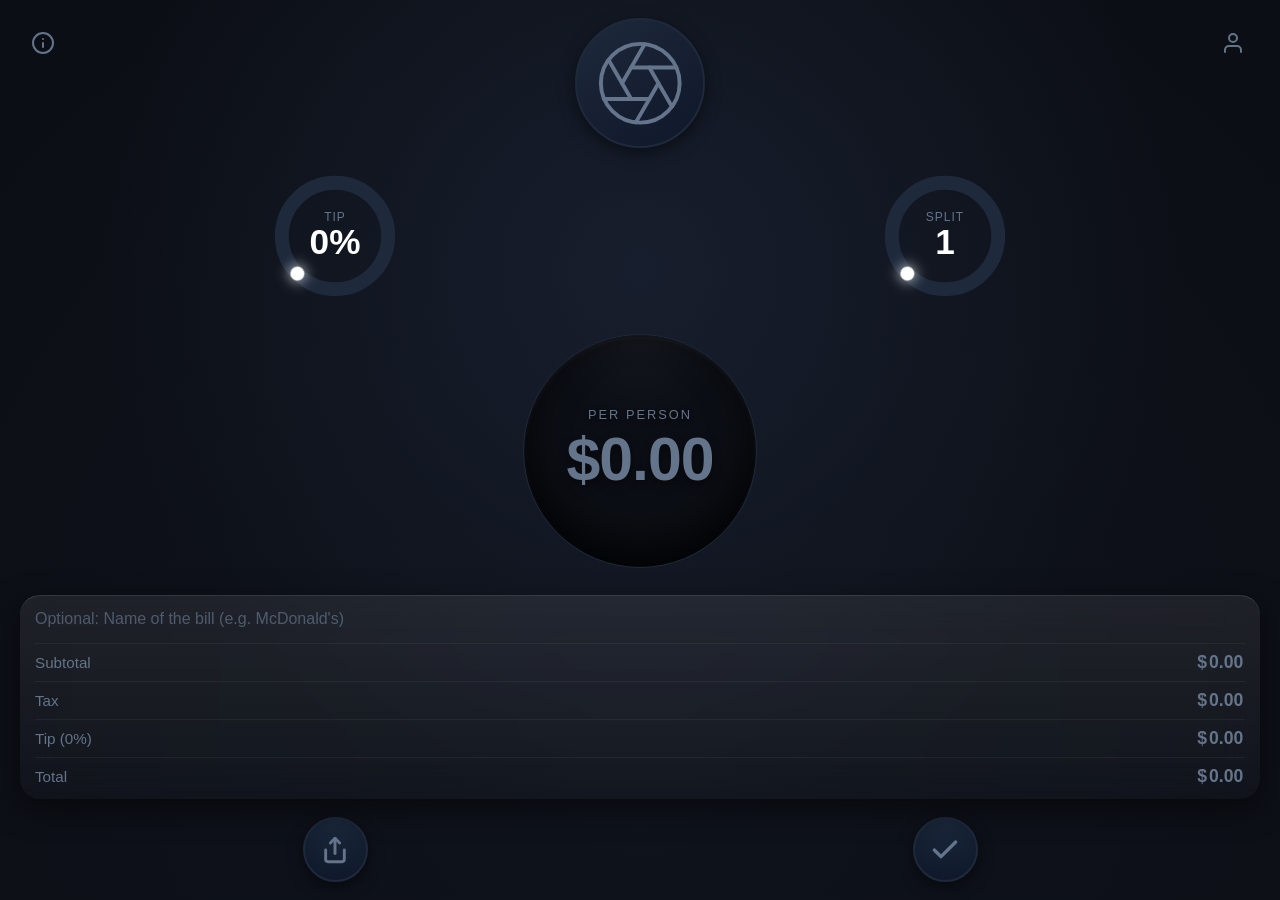
==== commit 86f0d433: "UI fix" ====
--- a/index.html
+++ b/index.html
@@ -9,10 +9,10 @@
     <link rel="manifest" href="manifest.json">
     <link rel="apple-touch-icon" href="icon.png">
     
-    <title>BillAPP - UI Optimized</title>
+    <title>BillAPP - Golden Ratio UI</title>
     
     <link rel="stylesheet" href="https://cdnjs.cloudflare.com/ajax/libs/cropperjs/1.5.13/cropper.min.css">
-    <link rel="stylesheet" href="style.css?v=30.12">
+    <link rel="stylesheet" href="style.css?v=30.13">
     
     <script src="https://cdn.jsdelivr.net/npm/tesseract.js@5/dist/tesseract.min.js"></script>
     <script src="https://cdnjs.cloudflare.com/ajax/libs/cropperjs/1.5.13/cropper.min.js"></script>
@@ -161,7 +161,7 @@
             <div class="modal-content" style="gap: 12px; display: flex; flex-direction: column; width: 100%; text-align: left;">
                 <div class="modal-input-glass" style="padding: 12px; background: rgba(0,0,0,0.2);">
                     <span style="color: var(--text-dim); font-size: 0.85rem; display: block;">App Version</span>
-                    <span style="font-weight: 600; color: #fff;">V30.12 (Scale Fix)</span>
+                    <span style="font-weight: 600; color: #fff;">V30.13 (Golden Ratio)</span>
                 </div>
                 <div class="modal-input-glass" style="padding: 12px; background: rgba(0,0,0,0.2);">
                     <span style="color: var(--text-dim); font-size: 0.85rem; display: block;">Build Date</span>
@@ -229,6 +229,6 @@
         </div>
     </div>
 
-    <script src="app.js?v=30.12"></script>
+    <script src="app.js?v=30.13"></script>
 </body>
 </html>
--- a/style.css
+++ b/style.css
@@ -37,13 +37,13 @@
     overscroll-behavior: none; 
 }
 
-/* 🌟 FIX: 取消 space-between，改由內部 flex: 1 撐開空間 */
 .dashboard-container {
     position: absolute;
     top: 0; left: 0; right: 0; bottom: 0;
     display: flex;
     flex-direction: column;
-    padding: calc(env(safe-area-inset-top) + 10px) 20px calc(env(safe-area-inset-bottom) + 10px);
+    /* 🌟 FIX: 上下預留呼吸空間，緊貼 Safe Area */
+    padding: calc(env(safe-area-inset-top) + 2vh) 20px calc(env(safe-area-inset-bottom) + 2vh);
 }
 
 .profile-settings-btn {
@@ -70,13 +70,14 @@
     display: flex;
     justify-content: center;
     align-items: center;
-    margin-bottom: 15px; 
-}
-
-/* 🌟 FIX: 縮小大眼仔 (140px -> 110px) 釋放空間 */
+    margin-bottom: 2vh; /* 🌟 動態間距 */
+    flex-shrink: 0;
+}
+
+/* 🌟 FIX: 動態尺寸，最大 130px，最小 100px */
 .aperture-btn {
-    width: 110px;
-    height: 110px;
+    width: clamp(100px, 15vh, 130px);
+    height: clamp(100px, 15vh, 130px);
     border-radius: 50%;
     background: linear-gradient(145deg, #1E293B, #0F172A);
     border: 2px solid var(--track-color);
@@ -90,8 +91,8 @@
 }
 
 .aperture-btn svg {
-    width: 90px;
-    height: 90px;
+    width: 75%;
+    height: 75%;
     stroke-width: 1px;
 }
 
@@ -104,7 +105,7 @@
     justify-content: space-around;
     align-items: flex-start;
     padding: 0 10px;
-    margin-bottom: 0; /* 🌟 空間由 center-result-section 負責推開 */
+    flex-shrink: 0;
 }
 
 .dial-container {
@@ -114,11 +115,11 @@
     width: 150px;
 }
 
-/* 🌟 FIX: 縮小圓環 (160px -> 120px) 釋放空間 */
+/* 🌟 FIX: 動態尺寸，最大 140px */
 .dial-svg-wrapper {
     position: relative;
-    width: 120px;
-    height: 120px;
+    width: clamp(110px, 16vh, 140px);
+    height: clamp(110px, 16vh, 140px);
     display: flex;
     justify-content: center;
     align-items: center;
@@ -136,20 +137,21 @@
 .dial-inner-label { font-size: 0.75rem; color: var(--text-dim); letter-spacing: 1px; margin-bottom: -2px; text-transform: uppercase; }
 .dial-center-text { font-size: 2.2rem; font-weight: 700; color: var(--text-main); }
 
-/* 🌟 FIX 核心: flex: 1 會令佢自動食盡中間所有高度。配合 justify-content: center，上下間距會完美對稱！ */
+/* 🌟 THE GOLDEN RATIO FIX 🌟
+   flex-grow: 1 自動填滿中間空間，將底部掣推到最底，並且令黑洞上下間距 100% 絕對相等 */
 .center-result-section {
-    flex: 1; 
-    display: flex;
-    flex-direction: column;
-    justify-content: center; /* 完美垂直置中 */
+    flex-grow: 1;
+    display: flex;
+    flex-direction: column;
+    justify-content: center;
     align-items: center;
     width: 100%;
 }
 
-/* 🌟 FIX: 縮小大黑洞 (250px -> 210px) 釋放空間 */
+/* 🌟 FIX: 動態尺寸，最大 240px，保證霸氣 */
 .result-orb {
-    width: 210px;
-    height: 210px;
+    width: clamp(200px, 26vh, 240px);
+    height: clamp(200px, 26vh, 240px);
     border-radius: 50%;
     background: radial-gradient(circle at 50% 100%, #151A24 0%, #080A0F 100%);
     border: 1px solid rgba(125, 211, 252, 0.2);
@@ -176,18 +178,18 @@
     flex-direction: column;
     align-items: center;
     width: 100%;
-    gap: 12px;
+    gap: 2vh; /* 🌟 確保 Glass Box 同 Buttons 之間有適當距離 */
+    flex-shrink: 0;
 }
 
 .manual-panel { width: 100%; display: flex; flex-direction: column; }
 
-/* 🌟 FIX: 收緊 Glass Box 內裡 Padding */
 .glass-box {
     background: linear-gradient(180deg, rgba(255,255,255,0.08) 0%, rgba(255,255,255,0.02) 100%);
     border: 1px solid var(--panel-border); border-top: 1px solid var(--panel-highlight);
     border-radius: 20px;
-    padding: 10px 15px;
-    display: flex; flex-direction: column; gap: 6px;
+    padding: 12px 15px;
+    display: flex; flex-direction: column; gap: 8px;
     backdrop-filter: blur(20px); -webkit-backdrop-filter: blur(20px);
     box-shadow: 0 10px 30px var(--panel-shadow);
 }
@@ -207,8 +209,8 @@
 .actions-panel { display: flex; flex-direction: row; justify-content: space-around; width: 100%; padding: 0 10px; }
 .action-wrapper { width: 190px; display: flex; justify-content: center; align-items: center; }
 
-/* 🌟 FIX: 輕微縮小底部按鈕 (65px -> 60px) */
-.action-circle-btn { width: 60px; height: 60px; border-radius: 50%; display: flex; flex-direction: column; align-items: center; justify-content: center; cursor: pointer; color: var(--text-dim); transition: all 0.2s; background: radial-gradient(circle at 50% 0%, #1A283B 0%, #0F172A 100%); border: 2px solid var(--track-color); box-shadow: 0 5px 15px rgba(0,0,0,0.5); }
+/* 🌟 FIX: 按鈕還原 65px 黃金觸控大小 */
+.action-circle-btn { width: 65px; height: 65px; border-radius: 50%; display: flex; flex-direction: column; align-items: center; justify-content: center; cursor: pointer; color: var(--text-dim); transition: all 0.2s; background: radial-gradient(circle at 50% 0%, #1A283B 0%, #0F172A 100%); border: 2px solid var(--track-color); box-shadow: 0 5px 15px rgba(0,0,0,0.5); }
 .action-circle-btn:active { transform: scale(0.9); border-color: var(--accent-blue); box-shadow: 0 0 20px var(--accent-glow), inset 0 2px 5px rgba(255,255,255,0.2); color: var(--accent-blue); }
 
 .modal-overlay { position: fixed; top: 0; left: 0; width: 100vw; height: 100dvh; background: rgba(0, 0, 0, 0.85); backdrop-filter: blur(10px); display: flex; justify-content: center; align-items: center; z-index: 9999; transition: opacity 0.3s; }
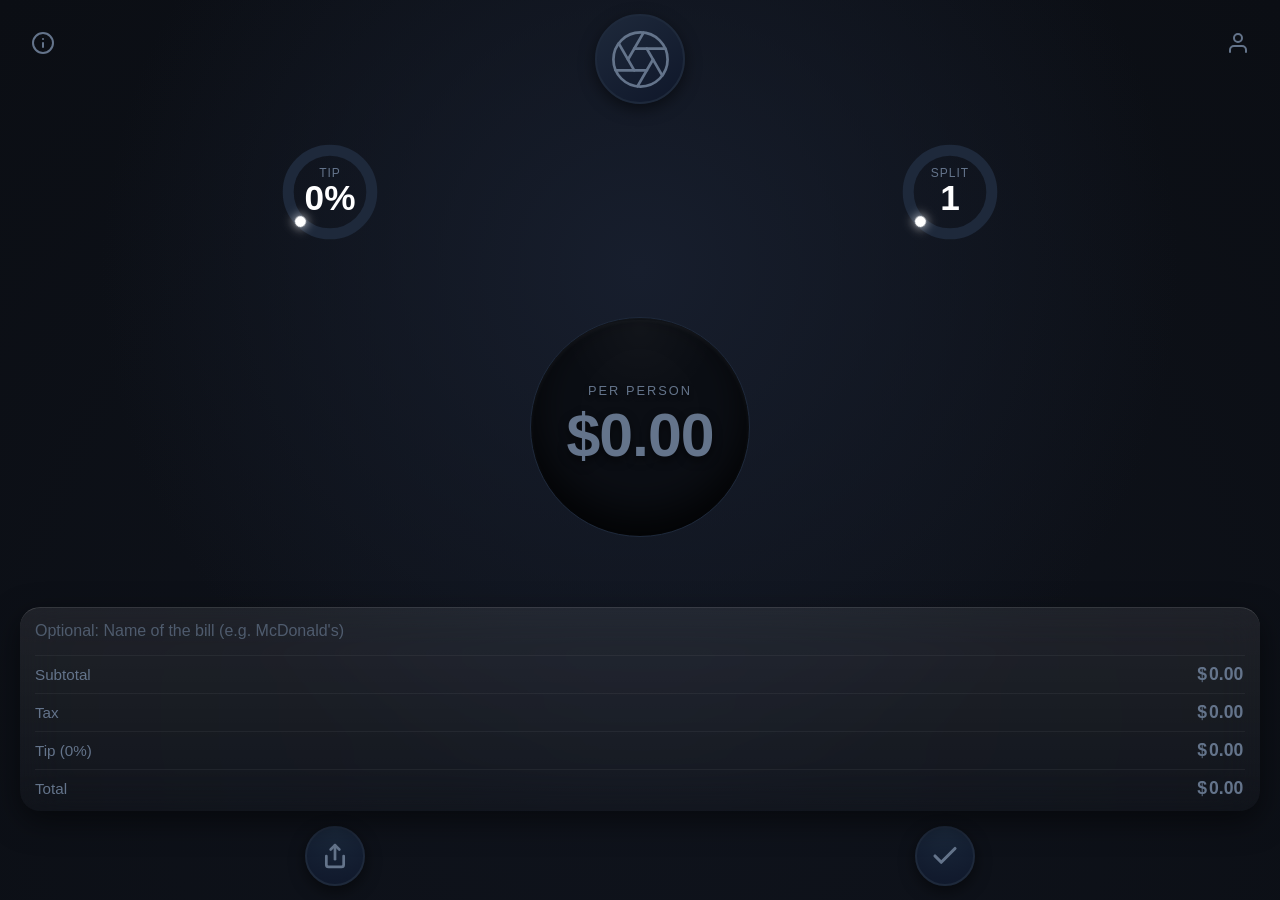
==== commit b6cde189: "UX" ====
--- a/index.html
+++ b/index.html
@@ -9,10 +9,10 @@
     <link rel="manifest" href="manifest.json">
     <link rel="apple-touch-icon" href="icon.png">
     
-    <title>BillAPP - Golden Ratio UI</title>
+    <title>BillAPP - Full Screen Symmetric</title>
     
     <link rel="stylesheet" href="https://cdnjs.cloudflare.com/ajax/libs/cropperjs/1.5.13/cropper.min.css">
-    <link rel="stylesheet" href="style.css?v=30.13">
+    <link rel="stylesheet" href="style.css?v=30.14">
     
     <script src="https://cdn.jsdelivr.net/npm/tesseract.js@5/dist/tesseract.min.js"></script>
     <script src="https://cdnjs.cloudflare.com/ajax/libs/cropperjs/1.5.13/cropper.min.js"></script>
@@ -22,7 +22,7 @@
 
     <div class="dashboard-container">
         
-        <button class="profile-settings-btn" id="btn-info" style="left: 15px; right: auto; width: 55px; height: 55px; z-index: 9999; display: flex; justify-content: center; align-items: center;">
+        <button class="profile-settings-btn" id="btn-info" style="left: 15px;">
             <svg viewBox="0 0 24 24" fill="none" stroke="currentColor" stroke-width="2" stroke-linecap="round" stroke-linejoin="round" style="pointer-events: none;">
                 <circle cx="12" cy="12" r="10"></circle>
                 <line x1="12" y1="16" x2="12" y2="12"></line>
@@ -30,12 +30,14 @@
             </svg>
         </button>
 
-        <button class="profile-settings-btn" id="btn-settings" style="width: 55px; height: 55px; z-index: 9999;">
+        <button class="profile-settings-btn" id="btn-settings" style="right: 15px;">
             <svg viewBox="0 0 24 24" fill="none" stroke="currentColor" stroke-width="2" stroke-linecap="round" stroke-linejoin="round" style="pointer-events: none;">
                 <path d="M20 21v-2a4 4 0 0 0-4-4H8a4 4 0 0 0-4 4v2"></path>
                 <circle cx="12" cy="7" r="4"></circle>
             </svg>
         </button>
+
+        <div class="flex-spacer" style="flex: 0.3; min-height: env(safe-area-inset-top);"></div>
 
         <div class="top-section">
             <button id="btn-snap" class="aperture-btn">
@@ -51,6 +53,8 @@
             </button>
         </div>
 
+        <div class="flex-spacer" style="flex: 0.7; min-height: 10px;"></div>
+
         <div class="dials-row">
             <div class="dial-container">
                 <div class="dial-svg-wrapper" id="tip-wrapper">
@@ -81,6 +85,8 @@
             </div>
         </div>
 
+        <div class="flex-spacer sync-gap" style="flex: 1.5; min-height: 15px;"></div>
+
         <div class="center-result-section">
             <div class="result-orb" id="result-orb">
                 <div class="orb-glare"></div>
@@ -91,6 +97,8 @@
             </div>
         </div>
 
+        <div class="flex-spacer sync-gap" style="flex: 1.5; min-height: 15px;"></div>
+
         <div class="bottom-controls-row">
             <div class="manual-panel">
                 <div class="glass-box">
@@ -131,14 +139,13 @@
                             <input type="text" id="summary-total-amount" value="0.00" readonly tabindex="-1" style="pointer-events: none;">
                         </div>
                     </div>
-
                 </div>
             </div>
 
             <div class="actions-panel">
                 <div class="action-wrapper">
                     <button class="action-circle-btn share-btn" id="btn-share">
-                        <svg width="28" height="28" viewBox="0 0 24 24" fill="none" stroke="currentColor" stroke-width="2.5" stroke-linecap="round" stroke-linejoin="round" style="pointer-events: none;">
+                        <svg width="26" height="26" viewBox="0 0 24 24" fill="none" stroke="currentColor" stroke-width="2.5" stroke-linecap="round" stroke-linejoin="round" style="pointer-events: none;">
                             <path d="M4 12v8a2 2 0 0 0 2 2h12a2 2 0 0 0 2-2v-8"></path>
                             <polyline points="16 6 12 2 8 6"></polyline>
                             <line x1="12" y1="2" x2="12" y2="15"></line>
@@ -148,11 +155,13 @@
                 
                 <div class="action-wrapper">
                     <button class="action-circle-btn done-btn" id="btn-done">
-                        <svg width="32" height="32" viewBox="0 0 24 24" fill="none" stroke="currentColor" stroke-width="2.5" stroke-linecap="round" stroke-linejoin="round" style="pointer-events: none;"><polyline points="20 6 9 17 4 12"></polyline></svg>
+                        <svg width="30" height="30" viewBox="0 0 24 24" fill="none" stroke="currentColor" stroke-width="2.5" stroke-linecap="round" stroke-linejoin="round" style="pointer-events: none;"><polyline points="20 6 9 17 4 12"></polyline></svg>
                     </button>
                 </div>
             </div>
         </div>
+
+        <div class="flex-spacer" style="flex: 0.3; min-height: env(safe-area-inset-bottom);"></div>
     </div>
 
     <div id="info-modal" class="modal-overlay hidden">
@@ -161,7 +170,7 @@
             <div class="modal-content" style="gap: 12px; display: flex; flex-direction: column; width: 100%; text-align: left;">
                 <div class="modal-input-glass" style="padding: 12px; background: rgba(0,0,0,0.2);">
                     <span style="color: var(--text-dim); font-size: 0.85rem; display: block;">App Version</span>
-                    <span style="font-weight: 600; color: #fff;">V30.13 (Golden Ratio)</span>
+                    <span style="font-weight: 600; color: #fff;">V30.14 (Full Screen Core)</span>
                 </div>
                 <div class="modal-input-glass" style="padding: 12px; background: rgba(0,0,0,0.2);">
                     <span style="color: var(--text-dim); font-size: 0.85rem; display: block;">Build Date</span>
@@ -229,6 +238,6 @@
         </div>
     </div>
 
-    <script src="app.js?v=30.13"></script>
+    <script src="app.js?v=30.14"></script>
 </body>
 </html>
--- a/style.css
+++ b/style.css
@@ -23,11 +23,11 @@
     touch-action: manipulation !important;
 }
 
+/* 🌟 V30.14 FIX: 絕對唔可以落 position: fixed，否則 Keyboard 一出就永不翻身 */
 html, body {
-    position: fixed;
-    top: 0; left: 0; right: 0; bottom: 0;
     width: 100%;
     height: 100%; 
+    position: relative;
     background-color: var(--bg-main);
     background-image: 
         radial-gradient(circle at 50% 30%, #171E2D 0%, transparent 60%),
@@ -37,47 +37,53 @@
     overscroll-behavior: none; 
 }
 
+/* 🌟 V30.14 FIX: 將 Fixed 落喺 Container，並強制使用 100dvh 貼滿實體熒幕 */
 .dashboard-container {
     position: absolute;
-    top: 0; left: 0; right: 0; bottom: 0;
+    top: 0; 
+    left: 0; 
+    width: 100%; 
+    height: 100dvh; 
     display: flex;
     flex-direction: column;
-    /* 🌟 FIX: 上下預留呼吸空間，緊貼 Safe Area */
-    padding: calc(env(safe-area-inset-top) + 2vh) 20px calc(env(safe-area-inset-bottom) + 2vh);
+    align-items: center;
+    padding-left: 20px;
+    padding-right: 20px;
+    /* 上下 padding 由 HTML 裡面嘅 Flex Spacer 負責，動態吸震 */
 }
 
 .profile-settings-btn {
     position: absolute;
     top: calc(env(safe-area-inset-top) + 15px);
-    right: 20px;
     background: transparent;
     border: none;
     color: var(--text-dim);
-    width: 44px;
-    height: 44px;
+    width: 55px;
+    height: 55px;
     display: flex;
     justify-content: center;
     align-items: center;
     cursor: pointer;
-    z-index: 100;
+    z-index: 9999;
     transition: color 0.2s, transform 0.2s;
 }
-
 .profile-settings-btn svg { width: 24px; height: 24px; }
 .profile-settings-btn:active { transform: scale(0.9); color: var(--accent-blue); filter: drop-shadow(0 0 8px var(--accent-glow)); }
 
+/* 🌟 V30.14: 確保主要組件喺拉伸時絕對不會變形 (flex-shrink: 0) */
+.flex-spacer { width: 100%; display: block; }
+
 .top-section {
     display: flex;
     justify-content: center;
     align-items: center;
-    margin-bottom: 2vh; /* 🌟 動態間距 */
-    flex-shrink: 0;
-}
-
-/* 🌟 FIX: 動態尺寸，最大 130px，最小 100px */
+    flex-shrink: 0; 
+}
+
+/* 黃金比例尺寸：90px */
 .aperture-btn {
-    width: clamp(100px, 15vh, 130px);
-    height: clamp(100px, 15vh, 130px);
+    width: 90px;
+    height: 90px;
     border-radius: 50%;
     background: linear-gradient(145deg, #1E293B, #0F172A);
     border: 2px solid var(--track-color);
@@ -89,22 +95,16 @@
     box-shadow: 0 5px 15px rgba(0,0,0,0.5);
     transition: all 0.2s;
 }
-
-.aperture-btn svg {
-    width: 75%;
-    height: 75%;
-    stroke-width: 1px;
-}
-
+.aperture-btn svg { width: 65px; height: 65px; stroke-width: 1px; }
 .aperture-btn:active { transform: scale(0.95); border-color: var(--accent-blue); color: var(--accent-blue); background: linear-gradient(145deg, #0F172A, #1E293B); box-shadow: 0 0 40px var(--accent-glow), inset 0 2px 5px rgba(255,255,255,0.2); }
 .aperture-btn.scanning { color: var(--accent-blue); border-color: var(--accent-blue); animation: pulseScan 1.5s infinite; }
 @keyframes pulseScan { 0% { box-shadow: 0 0 0 0 var(--accent-glow), inset 0 4px 10px rgba(255,255,255,0.2); } 70% { box-shadow: 0 0 0 20px rgba(125, 211, 252, 0), inset 0 4px 10px rgba(255,255,255,0.2); } 100% { box-shadow: 0 0 0 0 rgba(125, 211, 252, 0), inset 0 4px 10px rgba(255,255,255,0.2); } }
 
 .dials-row {
+    width: 100%;
     display: flex;
     justify-content: space-around;
-    align-items: flex-start;
-    padding: 0 10px;
+    align-items: center;
     flex-shrink: 0;
 }
 
@@ -112,14 +112,14 @@
     display: flex;
     flex-direction: column;
     align-items: center;
-    width: 150px;
-}
-
-/* 🌟 FIX: 動態尺寸，最大 140px */
+    width: 130px;
+}
+
+/* 黃金比例尺寸：110px */
 .dial-svg-wrapper {
     position: relative;
-    width: clamp(110px, 16vh, 140px);
-    height: clamp(110px, 16vh, 140px);
+    width: 110px;
+    height: 110px;
     display: flex;
     justify-content: center;
     align-items: center;
@@ -137,21 +137,18 @@
 .dial-inner-label { font-size: 0.75rem; color: var(--text-dim); letter-spacing: 1px; margin-bottom: -2px; text-transform: uppercase; }
 .dial-center-text { font-size: 2.2rem; font-weight: 700; color: var(--text-main); }
 
-/* 🌟 THE GOLDEN RATIO FIX 🌟
-   flex-grow: 1 自動填滿中間空間，將底部掣推到最底，並且令黑洞上下間距 100% 絕對相等 */
 .center-result-section {
-    flex-grow: 1;
-    display: flex;
-    flex-direction: column;
-    justify-content: center;
-    align-items: center;
-    width: 100%;
-}
-
-/* 🌟 FIX: 動態尺寸，最大 240px，保證霸氣 */
+    display: flex;
+    justify-content: center;
+    align-items: center;
+    width: 100%;
+    flex-shrink: 0;
+}
+
+/* 黃金比例尺寸：220px */
 .result-orb {
-    width: clamp(200px, 26vh, 240px);
-    height: clamp(200px, 26vh, 240px);
+    width: 220px;
+    height: 220px;
     border-radius: 50%;
     background: radial-gradient(circle at 50% 100%, #151A24 0%, #080A0F 100%);
     border: 1px solid rgba(125, 211, 252, 0.2);
@@ -178,7 +175,7 @@
     flex-direction: column;
     align-items: center;
     width: 100%;
-    gap: 2vh; /* 🌟 確保 Glass Box 同 Buttons 之間有適當距離 */
+    gap: 15px;
     flex-shrink: 0;
 }
 
@@ -209,8 +206,7 @@
 .actions-panel { display: flex; flex-direction: row; justify-content: space-around; width: 100%; padding: 0 10px; }
 .action-wrapper { width: 190px; display: flex; justify-content: center; align-items: center; }
 
-/* 🌟 FIX: 按鈕還原 65px 黃金觸控大小 */
-.action-circle-btn { width: 65px; height: 65px; border-radius: 50%; display: flex; flex-direction: column; align-items: center; justify-content: center; cursor: pointer; color: var(--text-dim); transition: all 0.2s; background: radial-gradient(circle at 50% 0%, #1A283B 0%, #0F172A 100%); border: 2px solid var(--track-color); box-shadow: 0 5px 15px rgba(0,0,0,0.5); }
+.action-circle-btn { width: 60px; height: 60px; border-radius: 50%; display: flex; flex-direction: column; align-items: center; justify-content: center; cursor: pointer; color: var(--text-dim); transition: all 0.2s; background: radial-gradient(circle at 50% 0%, #1A283B 0%, #0F172A 100%); border: 2px solid var(--track-color); box-shadow: 0 5px 15px rgba(0,0,0,0.5); }
 .action-circle-btn:active { transform: scale(0.9); border-color: var(--accent-blue); box-shadow: 0 0 20px var(--accent-glow), inset 0 2px 5px rgba(255,255,255,0.2); color: var(--accent-blue); }
 
 .modal-overlay { position: fixed; top: 0; left: 0; width: 100vw; height: 100dvh; background: rgba(0, 0, 0, 0.85); backdrop-filter: blur(10px); display: flex; justify-content: center; align-items: center; z-index: 9999; transition: opacity 0.3s; }
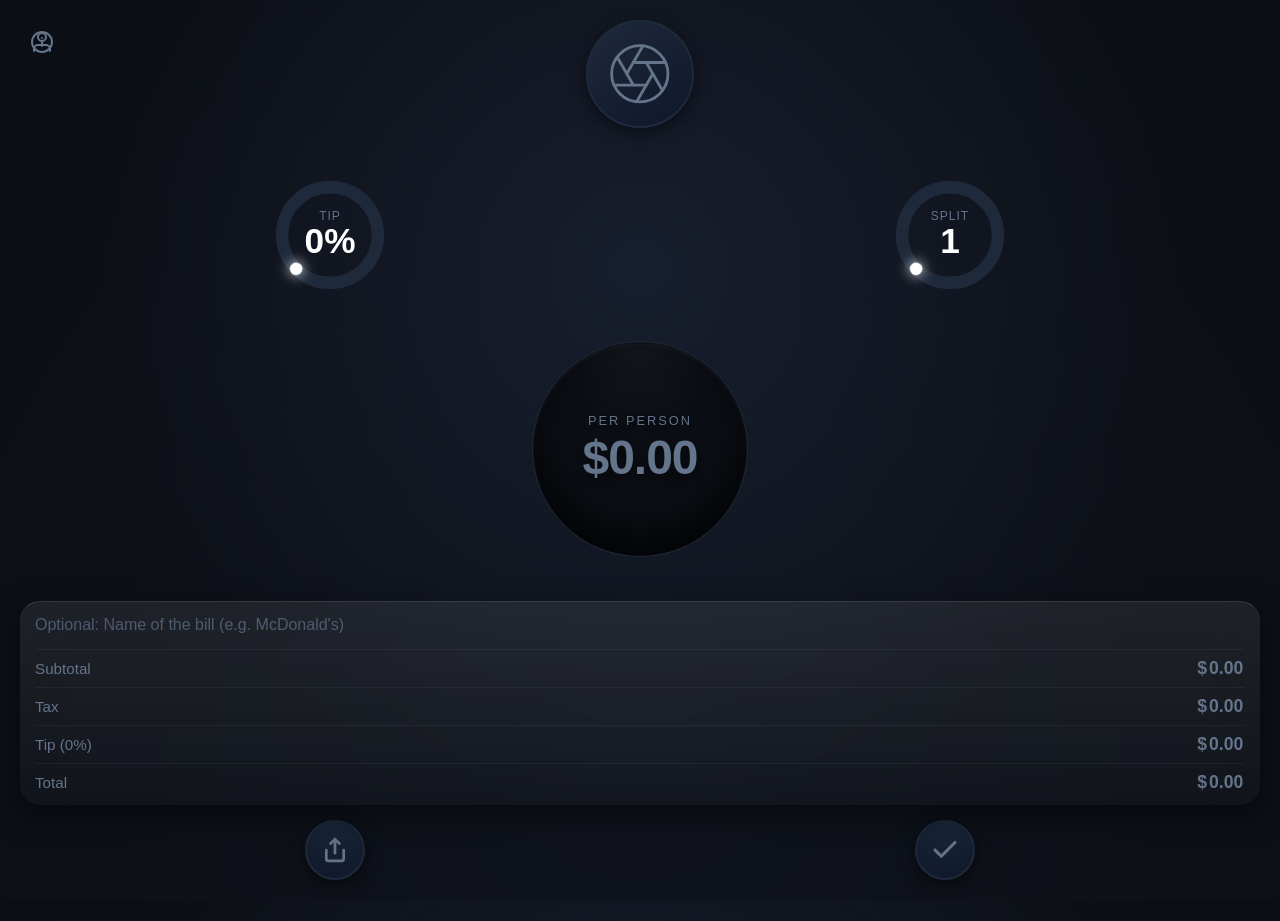
==== commit 18736010: "shit fix" ====
--- a/index.html
+++ b/index.html
@@ -9,10 +9,10 @@
     <link rel="manifest" href="manifest.json">
     <link rel="apple-touch-icon" href="icon.png">
     
-    <title>BillAPP - Full Screen Symmetric</title>
+    <title>BillAPP - True Native Layout</title>
     
     <link rel="stylesheet" href="https://cdnjs.cloudflare.com/ajax/libs/cropperjs/1.5.13/cropper.min.css">
-    <link rel="stylesheet" href="style.css?v=30.14">
+    <link rel="stylesheet" href="style.css?v=30.15">
     
     <script src="https://cdn.jsdelivr.net/npm/tesseract.js@5/dist/tesseract.min.js"></script>
     <script src="https://cdnjs.cloudflare.com/ajax/libs/cropperjs/1.5.13/cropper.min.js"></script>
@@ -22,7 +22,7 @@
 
     <div class="dashboard-container">
         
-        <button class="profile-settings-btn" id="btn-info" style="left: 15px;">
+        <button class="profile-settings-btn" id="btn-info" style="left: 20px; right: auto; z-index: 9999;">
             <svg viewBox="0 0 24 24" fill="none" stroke="currentColor" stroke-width="2" stroke-linecap="round" stroke-linejoin="round" style="pointer-events: none;">
                 <circle cx="12" cy="12" r="10"></circle>
                 <line x1="12" y1="16" x2="12" y2="12"></line>
@@ -30,14 +30,12 @@
             </svg>
         </button>
 
-        <button class="profile-settings-btn" id="btn-settings" style="right: 15px;">
+        <button class="profile-settings-btn" id="btn-settings" style="z-index: 9999;">
             <svg viewBox="0 0 24 24" fill="none" stroke="currentColor" stroke-width="2" stroke-linecap="round" stroke-linejoin="round" style="pointer-events: none;">
                 <path d="M20 21v-2a4 4 0 0 0-4-4H8a4 4 0 0 0-4 4v2"></path>
                 <circle cx="12" cy="7" r="4"></circle>
             </svg>
         </button>
-
-        <div class="flex-spacer" style="flex: 0.3; min-height: env(safe-area-inset-top);"></div>
 
         <div class="top-section">
             <button id="btn-snap" class="aperture-btn">
@@ -53,8 +51,6 @@
             </button>
         </div>
 
-        <div class="flex-spacer" style="flex: 0.7; min-height: 10px;"></div>
-
         <div class="dials-row">
             <div class="dial-container">
                 <div class="dial-svg-wrapper" id="tip-wrapper">
@@ -85,8 +81,6 @@
             </div>
         </div>
 
-        <div class="flex-spacer sync-gap" style="flex: 1.5; min-height: 15px;"></div>
-
         <div class="center-result-section">
             <div class="result-orb" id="result-orb">
                 <div class="orb-glare"></div>
@@ -96,8 +90,6 @@
                 </div>
             </div>
         </div>
-
-        <div class="flex-spacer sync-gap" style="flex: 1.5; min-height: 15px;"></div>
 
         <div class="bottom-controls-row">
             <div class="manual-panel">
@@ -160,8 +152,6 @@
                 </div>
             </div>
         </div>
-
-        <div class="flex-spacer" style="flex: 0.3; min-height: env(safe-area-inset-bottom);"></div>
     </div>
 
     <div id="info-modal" class="modal-overlay hidden">
@@ -170,23 +160,11 @@
             <div class="modal-content" style="gap: 12px; display: flex; flex-direction: column; width: 100%; text-align: left;">
                 <div class="modal-input-glass" style="padding: 12px; background: rgba(0,0,0,0.2);">
                     <span style="color: var(--text-dim); font-size: 0.85rem; display: block;">App Version</span>
-                    <span style="font-weight: 600; color: #fff;">V30.14 (Full Screen Core)</span>
-                </div>
-                <div class="modal-input-glass" style="padding: 12px; background: rgba(0,0,0,0.2);">
-                    <span style="color: var(--text-dim); font-size: 0.85rem; display: block;">Build Date</span>
-                    <span style="font-weight: 500; color: #fff;">2026-06-19</span>
+                    <span style="font-weight: 600; color: #fff;">V30.15 (Original Balance)</span>
                 </div>
                 <div class="modal-input-glass" style="padding: 12px; background: rgba(0,0,0,0.2);">
                     <span style="color: var(--text-dim); font-size: 0.85rem; display: block;">Environment</span>
                     <span id="debug-env" style="font-weight: 500; color: #fff;">Detecting...</span>
-                </div>
-                <div class="modal-input-glass" style="padding: 12px; background: rgba(0,0,0,0.2);">
-                    <span style="color: var(--text-dim); font-size: 0.85rem; display: block;">Viewport</span>
-                    <span id="debug-screen" style="font-weight: 500; color: #fff;">Detecting...</span>
-                </div>
-                <div class="modal-input-glass" style="padding: 12px; background: rgba(0,0,0,0.2);">
-                    <span style="color: var(--text-dim); font-size: 0.85rem; display: block;">User Agent</span>
-                    <span id="debug-ua" style="font-weight: 400; color: var(--text-dim); font-size: 0.75rem; word-break: break-all; line-height: 1.3;">Detecting...</span>
                 </div>
             </div>
             <div style="width: 100%; margin-top: 20px;">
@@ -238,6 +216,6 @@
         </div>
     </div>
 
-    <script src="app.js?v=30.14"></script>
+    <script src="app.js?v=30.15"></script>
 </body>
 </html>
--- a/style.css
+++ b/style.css
@@ -23,11 +23,10 @@
     touch-action: manipulation !important;
 }
 
-/* 🌟 V30.14 FIX: 絕對唔可以落 position: fixed，否則 Keyboard 一出就永不翻身 */
+/* 🌟 V30.15 FIX: 還原 V28 穩定架構，杜絕 iOS 底部黑邊與排版偏移 */
 html, body {
     width: 100%;
-    height: 100%; 
-    position: relative;
+    height: 100dvh;
     background-color: var(--bg-main);
     background-image: 
         radial-gradient(circle at 50% 30%, #171E2D 0%, transparent 60%),
@@ -37,53 +36,44 @@
     overscroll-behavior: none; 
 }
 
-/* 🌟 V30.14 FIX: 將 Fixed 落喺 Container，並強制使用 100dvh 貼滿實體熒幕 */
+/* 🌟 V30.15 FIX: THE MAGIC IS BACK! 
+   還原 justify-content: space-between 同 Safe Area Padding！ */
 .dashboard-container {
-    position: absolute;
-    top: 0; 
-    left: 0; 
-    width: 100%; 
-    height: 100dvh; 
+    width: 100%;
+    height: 100%;
     display: flex;
     flex-direction: column;
-    align-items: center;
-    padding-left: 20px;
-    padding-right: 20px;
-    /* 上下 padding 由 HTML 裡面嘅 Flex Spacer 負責，動態吸震 */
+    justify-content: space-between; 
+    padding: calc(env(safe-area-inset-top) + 20px) 20px calc(env(safe-area-inset-bottom) + 20px);
 }
 
 .profile-settings-btn {
     position: absolute;
-    top: calc(env(safe-area-inset-top) + 15px);
+    top: calc(env(safe-area-inset-top) + 20px);
     background: transparent;
     border: none;
     color: var(--text-dim);
-    width: 55px;
-    height: 55px;
+    width: 44px;
+    height: 44px;
     display: flex;
     justify-content: center;
     align-items: center;
     cursor: pointer;
-    z-index: 9999;
     transition: color 0.2s, transform 0.2s;
 }
 .profile-settings-btn svg { width: 24px; height: 24px; }
 .profile-settings-btn:active { transform: scale(0.9); color: var(--accent-blue); filter: drop-shadow(0 0 8px var(--accent-glow)); }
 
-/* 🌟 V30.14: 確保主要組件喺拉伸時絕對不會變形 (flex-shrink: 0) */
-.flex-spacer { width: 100%; display: block; }
-
 .top-section {
     display: flex;
     justify-content: center;
     align-items: center;
-    flex-shrink: 0; 
-}
-
-/* 黃金比例尺寸：90px */
+}
+
+/* 🌟 V30.15: 動態縮放 Camera，最大 120px (讓出 40px 高度) */
 .aperture-btn {
-    width: 90px;
-    height: 90px;
+    width: clamp(90px, 12vh, 120px);
+    height: clamp(90px, 12vh, 120px);
     border-radius: 50%;
     background: linear-gradient(145deg, #1E293B, #0F172A);
     border: 2px solid var(--track-color);
@@ -95,7 +85,7 @@
     box-shadow: 0 5px 15px rgba(0,0,0,0.5);
     transition: all 0.2s;
 }
-.aperture-btn svg { width: 65px; height: 65px; stroke-width: 1px; }
+.aperture-btn svg { width: 65%; height: 65%; stroke-width: 1px; }
 .aperture-btn:active { transform: scale(0.95); border-color: var(--accent-blue); color: var(--accent-blue); background: linear-gradient(145deg, #0F172A, #1E293B); box-shadow: 0 0 40px var(--accent-glow), inset 0 2px 5px rgba(255,255,255,0.2); }
 .aperture-btn.scanning { color: var(--accent-blue); border-color: var(--accent-blue); animation: pulseScan 1.5s infinite; }
 @keyframes pulseScan { 0% { box-shadow: 0 0 0 0 var(--accent-glow), inset 0 4px 10px rgba(255,255,255,0.2); } 70% { box-shadow: 0 0 0 20px rgba(125, 211, 252, 0), inset 0 4px 10px rgba(255,255,255,0.2); } 100% { box-shadow: 0 0 0 0 rgba(125, 211, 252, 0), inset 0 4px 10px rgba(255,255,255,0.2); } }
@@ -105,7 +95,6 @@
     display: flex;
     justify-content: space-around;
     align-items: center;
-    flex-shrink: 0;
 }
 
 .dial-container {
@@ -115,11 +104,11 @@
     width: 130px;
 }
 
-/* 黃金比例尺寸：110px */
+/* 🌟 V30.15: 動態縮放 Dials，最大 130px (讓出 30px 高度) */
 .dial-svg-wrapper {
     position: relative;
-    width: 110px;
-    height: 110px;
+    width: clamp(100px, 14vh, 130px);
+    height: clamp(100px, 14vh, 130px);
     display: flex;
     justify-content: center;
     align-items: center;
@@ -142,13 +131,12 @@
     justify-content: center;
     align-items: center;
     width: 100%;
-    flex-shrink: 0;
-}
-
-/* 黃金比例尺寸：220px */
+}
+
+/* 🌟 V30.15: 動態縮放黑洞，最大 230px (讓出 20px 高度) */
 .result-orb {
-    width: 220px;
-    height: 220px;
+    width: clamp(180px, 24vh, 230px);
+    height: clamp(180px, 24vh, 230px);
     border-radius: 50%;
     background: radial-gradient(circle at 50% 100%, #151A24 0%, #080A0F 100%);
     border: 1px solid rgba(125, 211, 252, 0.2);
@@ -168,15 +156,14 @@
 
 .orb-content { display: flex; flex-direction: column; align-items: center; z-index: 2; width: 100%;}
 .orb-label { font-size: 0.8rem; color: var(--text-dim); letter-spacing: 2px; margin-bottom: 2px; text-shadow: 0 2px 4px rgba(0,0,0,0.5); }
-.orb-amount { font-size: 3.8rem; font-weight: 700; color: var(--text-main); letter-spacing: -1px; text-shadow: 0 4px 10px rgba(0,0,0,0.5); transition: font-size 0.2s ease-out; }
+.orb-amount { font-size: clamp(3rem, 5vh, 4rem); font-weight: 700; color: var(--text-main); letter-spacing: -1px; text-shadow: 0 4px 10px rgba(0,0,0,0.5); transition: font-size 0.2s ease-out; }
 
 .bottom-controls-row {
     display: flex;
     flex-direction: column;
     align-items: center;
     width: 100%;
-    gap: 15px;
-    flex-shrink: 0;
+    gap: 15px; /* 恢復標準間距 */
 }
 
 .manual-panel { width: 100%; display: flex; flex-direction: column; }
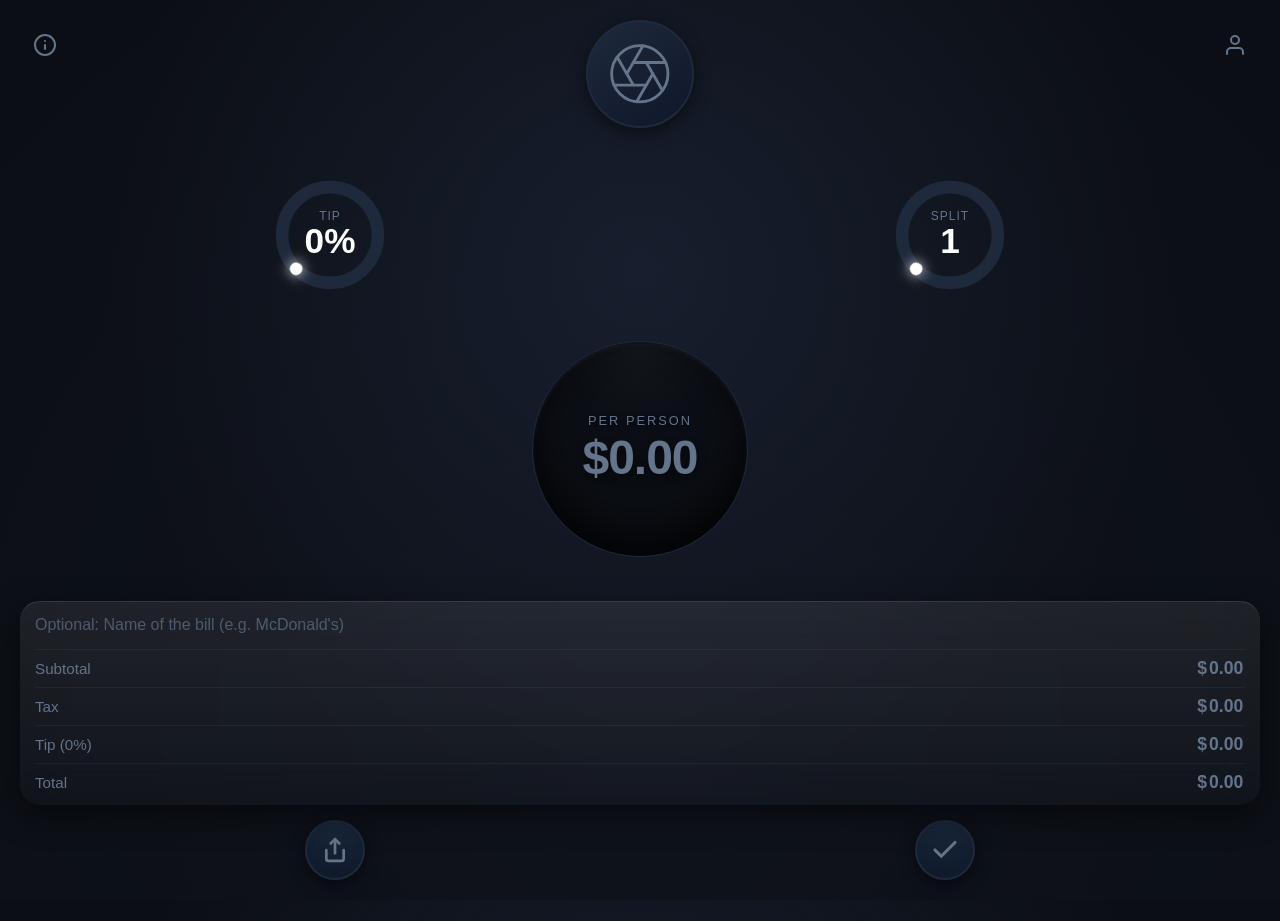
==== commit aa50c87e: "fix" ====
--- a/index.html
+++ b/index.html
@@ -9,10 +9,10 @@
     <link rel="manifest" href="manifest.json">
     <link rel="apple-touch-icon" href="icon.png">
     
-    <title>BillAPP - True Native Layout</title>
+    <title>BillAPP - UI Final</title>
     
     <link rel="stylesheet" href="https://cdnjs.cloudflare.com/ajax/libs/cropperjs/1.5.13/cropper.min.css">
-    <link rel="stylesheet" href="style.css?v=30.15">
+    <link rel="stylesheet" href="style.css?v=30.16">
     
     <script src="https://cdn.jsdelivr.net/npm/tesseract.js@5/dist/tesseract.min.js"></script>
     <script src="https://cdnjs.cloudflare.com/ajax/libs/cropperjs/1.5.13/cropper.min.js"></script>
@@ -22,16 +22,16 @@
 
     <div class="dashboard-container">
         
-        <button class="profile-settings-btn" id="btn-info" style="left: 20px; right: auto; z-index: 9999;">
-            <svg viewBox="0 0 24 24" fill="none" stroke="currentColor" stroke-width="2" stroke-linecap="round" stroke-linejoin="round" style="pointer-events: none;">
+        <button class="top-corner-btn" id="btn-info" style="left: 20px;">
+            <svg viewBox="0 0 24 24" fill="none" stroke="currentColor" stroke-width="2" stroke-linecap="round" stroke-linejoin="round">
                 <circle cx="12" cy="12" r="10"></circle>
                 <line x1="12" y1="16" x2="12" y2="12"></line>
                 <line x1="12" y1="8" x2="12.01" y2="8"></line>
             </svg>
         </button>
 
-        <button class="profile-settings-btn" id="btn-settings" style="z-index: 9999;">
-            <svg viewBox="0 0 24 24" fill="none" stroke="currentColor" stroke-width="2" stroke-linecap="round" stroke-linejoin="round" style="pointer-events: none;">
+        <button class="top-corner-btn" id="btn-settings" style="right: 20px;">
+            <svg viewBox="0 0 24 24" fill="none" stroke="currentColor" stroke-width="2" stroke-linecap="round" stroke-linejoin="round">
                 <path d="M20 21v-2a4 4 0 0 0-4-4H8a4 4 0 0 0-4 4v2"></path>
                 <circle cx="12" cy="7" r="4"></circle>
             </svg>
@@ -160,7 +160,7 @@
             <div class="modal-content" style="gap: 12px; display: flex; flex-direction: column; width: 100%; text-align: left;">
                 <div class="modal-input-glass" style="padding: 12px; background: rgba(0,0,0,0.2);">
                     <span style="color: var(--text-dim); font-size: 0.85rem; display: block;">App Version</span>
-                    <span style="font-weight: 600; color: #fff;">V30.15 (Original Balance)</span>
+                    <span style="font-weight: 600; color: #fff;">V30.16 (UI Final)</span>
                 </div>
                 <div class="modal-input-glass" style="padding: 12px; background: rgba(0,0,0,0.2);">
                     <span style="color: var(--text-dim); font-size: 0.85rem; display: block;">Environment</span>
@@ -216,6 +216,6 @@
         </div>
     </div>
 
-    <script src="app.js?v=30.15"></script>
+    <script src="app.js?v=30.16"></script>
 </body>
 </html>
--- a/style.css
+++ b/style.css
@@ -23,7 +23,6 @@
     touch-action: manipulation !important;
 }
 
-/* 🌟 V30.15 FIX: 還原 V28 穩定架構，杜絕 iOS 底部黑邊與排版偏移 */
 html, body {
     width: 100%;
     height: 100dvh;
@@ -36,8 +35,6 @@
     overscroll-behavior: none; 
 }
 
-/* 🌟 V30.15 FIX: THE MAGIC IS BACK! 
-   還原 justify-content: space-between 同 Safe Area Padding！ */
 .dashboard-container {
     width: 100%;
     height: 100%;
@@ -47,22 +44,24 @@
     padding: calc(env(safe-area-inset-top) + 20px) 20px calc(env(safe-area-inset-bottom) + 20px);
 }
 
-.profile-settings-btn {
+/* 🌟 V30.16 NEW: Cleaned up class for both top buttons */
+.top-corner-btn {
     position: absolute;
     top: calc(env(safe-area-inset-top) + 20px);
     background: transparent;
     border: none;
     color: var(--text-dim);
-    width: 44px;
-    height: 44px;
+    width: 50px;
+    height: 50px;
     display: flex;
     justify-content: center;
     align-items: center;
     cursor: pointer;
+    z-index: 9999;
     transition: color 0.2s, transform 0.2s;
 }
-.profile-settings-btn svg { width: 24px; height: 24px; }
-.profile-settings-btn:active { transform: scale(0.9); color: var(--accent-blue); filter: drop-shadow(0 0 8px var(--accent-glow)); }
+.top-corner-btn svg { width: 24px; height: 24px; pointer-events: none; }
+.top-corner-btn:active { transform: scale(0.9); color: var(--accent-blue); filter: drop-shadow(0 0 8px var(--accent-glow)); }
 
 .top-section {
     display: flex;
@@ -70,7 +69,6 @@
     align-items: center;
 }
 
-/* 🌟 V30.15: 動態縮放 Camera，最大 120px (讓出 40px 高度) */
 .aperture-btn {
     width: clamp(90px, 12vh, 120px);
     height: clamp(90px, 12vh, 120px);
@@ -104,7 +102,6 @@
     width: 130px;
 }
 
-/* 🌟 V30.15: 動態縮放 Dials，最大 130px (讓出 30px 高度) */
 .dial-svg-wrapper {
     position: relative;
     width: clamp(100px, 14vh, 130px);
@@ -133,7 +130,6 @@
     width: 100%;
 }
 
-/* 🌟 V30.15: 動態縮放黑洞，最大 230px (讓出 20px 高度) */
 .result-orb {
     width: clamp(180px, 24vh, 230px);
     height: clamp(180px, 24vh, 230px);
@@ -163,7 +159,7 @@
     flex-direction: column;
     align-items: center;
     width: 100%;
-    gap: 15px; /* 恢復標準間距 */
+    gap: 15px; 
 }
 
 .manual-panel { width: 100%; display: flex; flex-direction: column; }
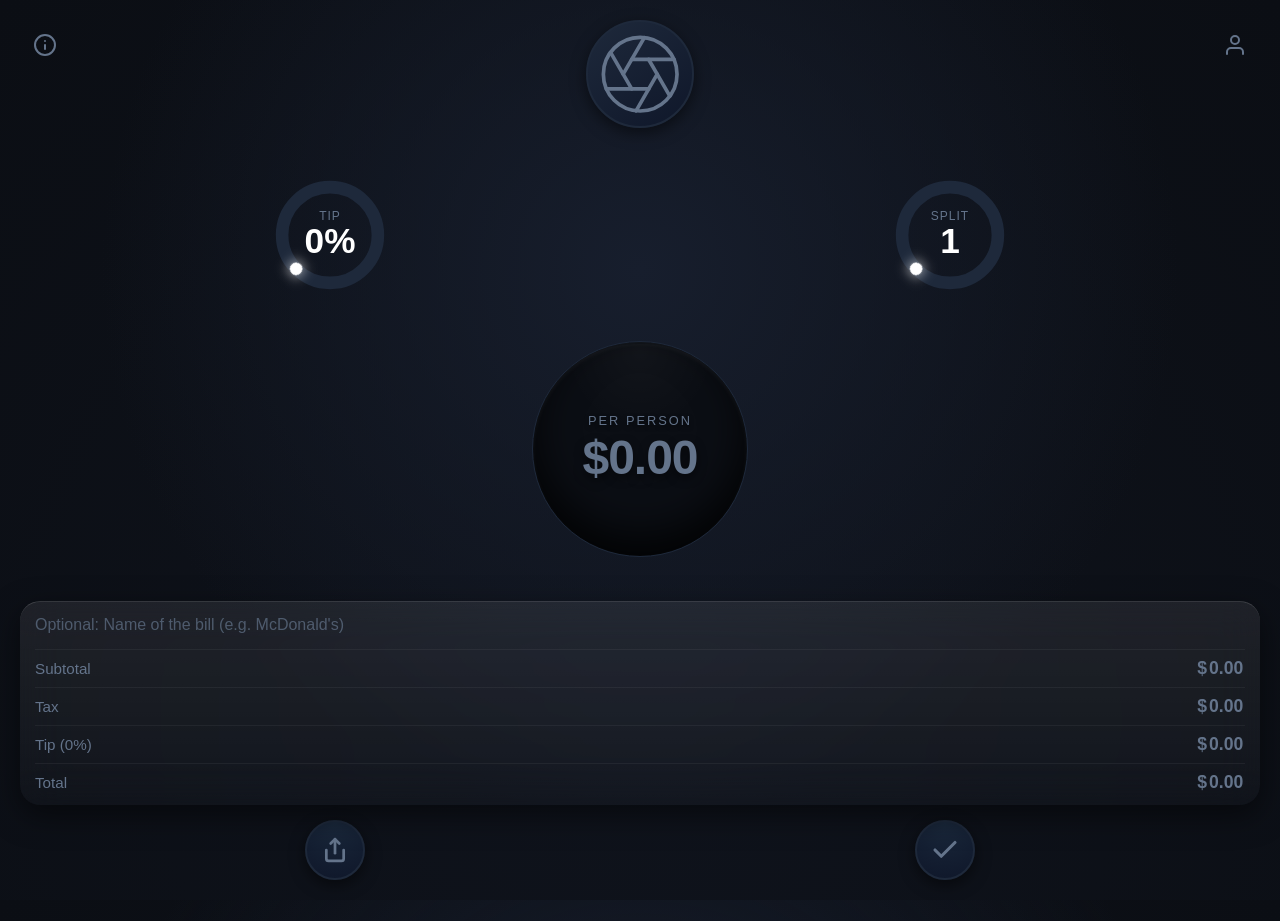
==== commit 0dcf6db2: "Add UX for Paypal" ====
--- a/index.html
+++ b/index.html
@@ -9,10 +9,10 @@
     <link rel="manifest" href="manifest.json">
     <link rel="apple-touch-icon" href="icon.png">
     
-    <title>BillAPP - UI Final</title>
+    <title>BillAPP - Global Pay Ready</title>
     
     <link rel="stylesheet" href="https://cdnjs.cloudflare.com/ajax/libs/cropperjs/1.5.13/cropper.min.css">
-    <link rel="stylesheet" href="style.css?v=30.16">
+    <link rel="stylesheet" href="style.css?v=30.21">
     
     <script src="https://cdn.jsdelivr.net/npm/tesseract.js@5/dist/tesseract.min.js"></script>
     <script src="https://cdnjs.cloudflare.com/ajax/libs/cropperjs/1.5.13/cropper.min.js"></script>
@@ -154,13 +154,14 @@
         </div>
     </div>
 
+    <!-- Modals -->
     <div id="info-modal" class="modal-overlay hidden">
         <div class="glass-modal-card">
             <h3 class="modal-title" style="margin-bottom: 20px;">System Diagnostics</h3>
             <div class="modal-content" style="gap: 12px; display: flex; flex-direction: column; width: 100%; text-align: left;">
                 <div class="modal-input-glass" style="padding: 12px; background: rgba(0,0,0,0.2);">
                     <span style="color: var(--text-dim); font-size: 0.85rem; display: block;">App Version</span>
-                    <span style="font-weight: 600; color: #fff;">V30.16 (UI Final)</span>
+                    <span style="font-weight: 600; color: #fff;">V30.21 (PayPal)</span>
                 </div>
                 <div class="modal-input-glass" style="padding: 12px; background: rgba(0,0,0,0.2);">
                     <span style="color: var(--text-dim); font-size: 0.85rem; display: block;">Environment</span>
@@ -173,8 +174,9 @@
         </div>
     </div>
 
+    <!-- 🌟 V30.21 FIX: Added PayPal Input -->
     <div id="settings-modal" class="modal-overlay hidden">
-        <div class="glass-modal-card">
+        <div class="glass-modal-card" style="max-height: 90vh; overflow-y: auto;">
             <h3 class="modal-title" style="margin-bottom: 25px;">Setup Profile</h3>
             <div class="modal-content" style="gap: 15px; display: flex; flex-direction: column; width: 100%;">
                 <div class="modal-input-glass">
@@ -187,7 +189,15 @@
                 </div>
                 <div class="modal-input-glass">
                     <label>Zelle</label>
-                    <input type="text" id="settings-zelle-input" placeholder="Phone or Email">
+                    <input type="text" id="settings-zelle-input" placeholder="Phone/Email">
+                </div>
+                <div class="modal-input-glass">
+                    <label>WeChat</label>
+                    <input type="text" id="settings-wechat-input" placeholder="WeChat ID">
+                </div>
+                <div class="modal-input-glass">
+                    <label>PayPal</label>
+                    <input type="text" id="settings-paypal-input" placeholder="Username">
                 </div>
             </div>
             <div style="display: flex; gap: 10px; width: 100%; margin-top: 20px;">
@@ -216,6 +226,6 @@
         </div>
     </div>
 
-    <script src="app.js?v=30.16"></script>
+    <script src="app.js?v=30.21"></script>
 </body>
 </html>
--- a/style.css
+++ b/style.css
@@ -44,7 +44,6 @@
     padding: calc(env(safe-area-inset-top) + 20px) 20px calc(env(safe-area-inset-bottom) + 20px);
 }
 
-/* 🌟 V30.16 NEW: Cleaned up class for both top buttons */
 .top-corner-btn {
     position: absolute;
     top: calc(env(safe-area-inset-top) + 20px);
@@ -83,7 +82,8 @@
     box-shadow: 0 5px 15px rgba(0,0,0,0.5);
     transition: all 0.2s;
 }
-.aperture-btn svg { width: 65%; height: 65%; stroke-width: 1px; }
+/* 🌟 V30.18 FIX: 放大 Aperture Icon 比例 (65% -> 85%) */
+.aperture-btn svg { width: 85%; height: 85%; stroke-width: 1px; }
 .aperture-btn:active { transform: scale(0.95); border-color: var(--accent-blue); color: var(--accent-blue); background: linear-gradient(145deg, #0F172A, #1E293B); box-shadow: 0 0 40px var(--accent-glow), inset 0 2px 5px rgba(255,255,255,0.2); }
 .aperture-btn.scanning { color: var(--accent-blue); border-color: var(--accent-blue); animation: pulseScan 1.5s infinite; }
 @keyframes pulseScan { 0% { box-shadow: 0 0 0 0 var(--accent-glow), inset 0 4px 10px rgba(255,255,255,0.2); } 70% { box-shadow: 0 0 0 20px rgba(125, 211, 252, 0), inset 0 4px 10px rgba(255,255,255,0.2); } 100% { box-shadow: 0 0 0 0 rgba(125, 211, 252, 0), inset 0 4px 10px rgba(255,255,255,0.2); } }
